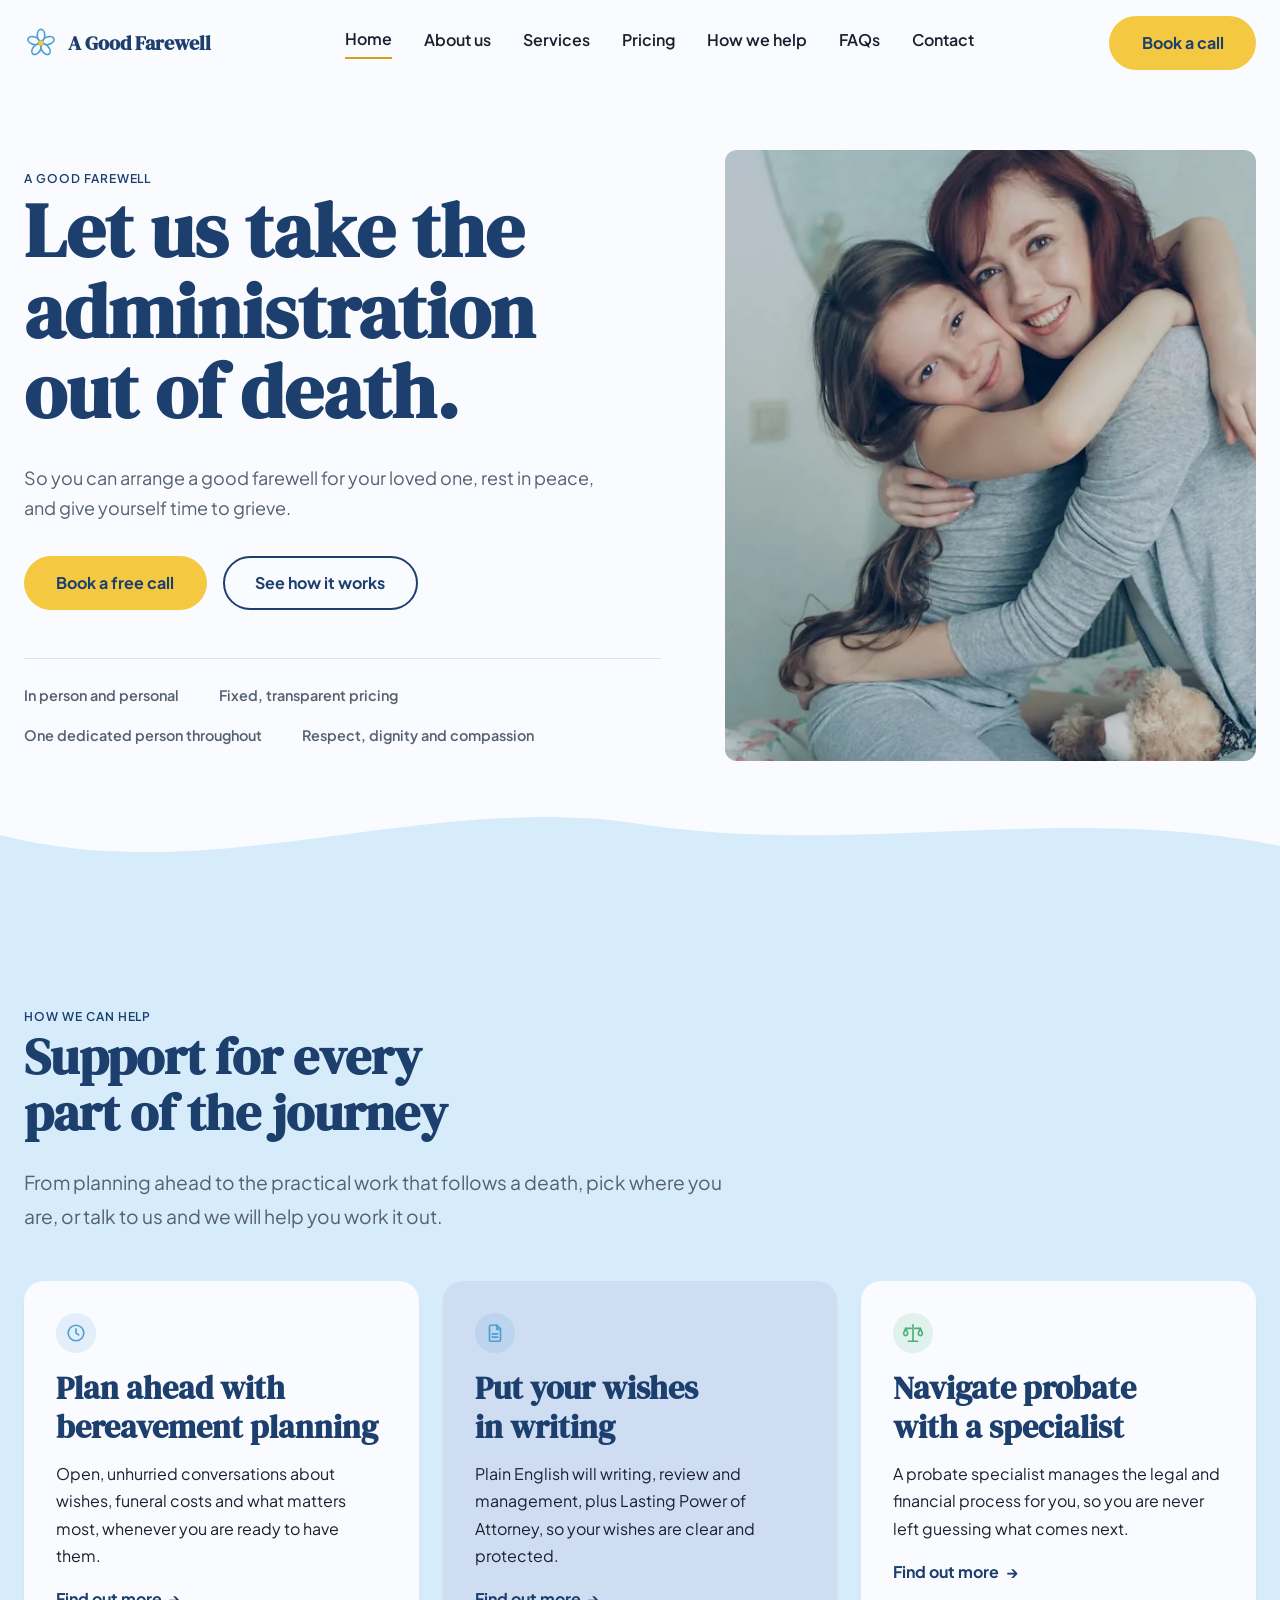
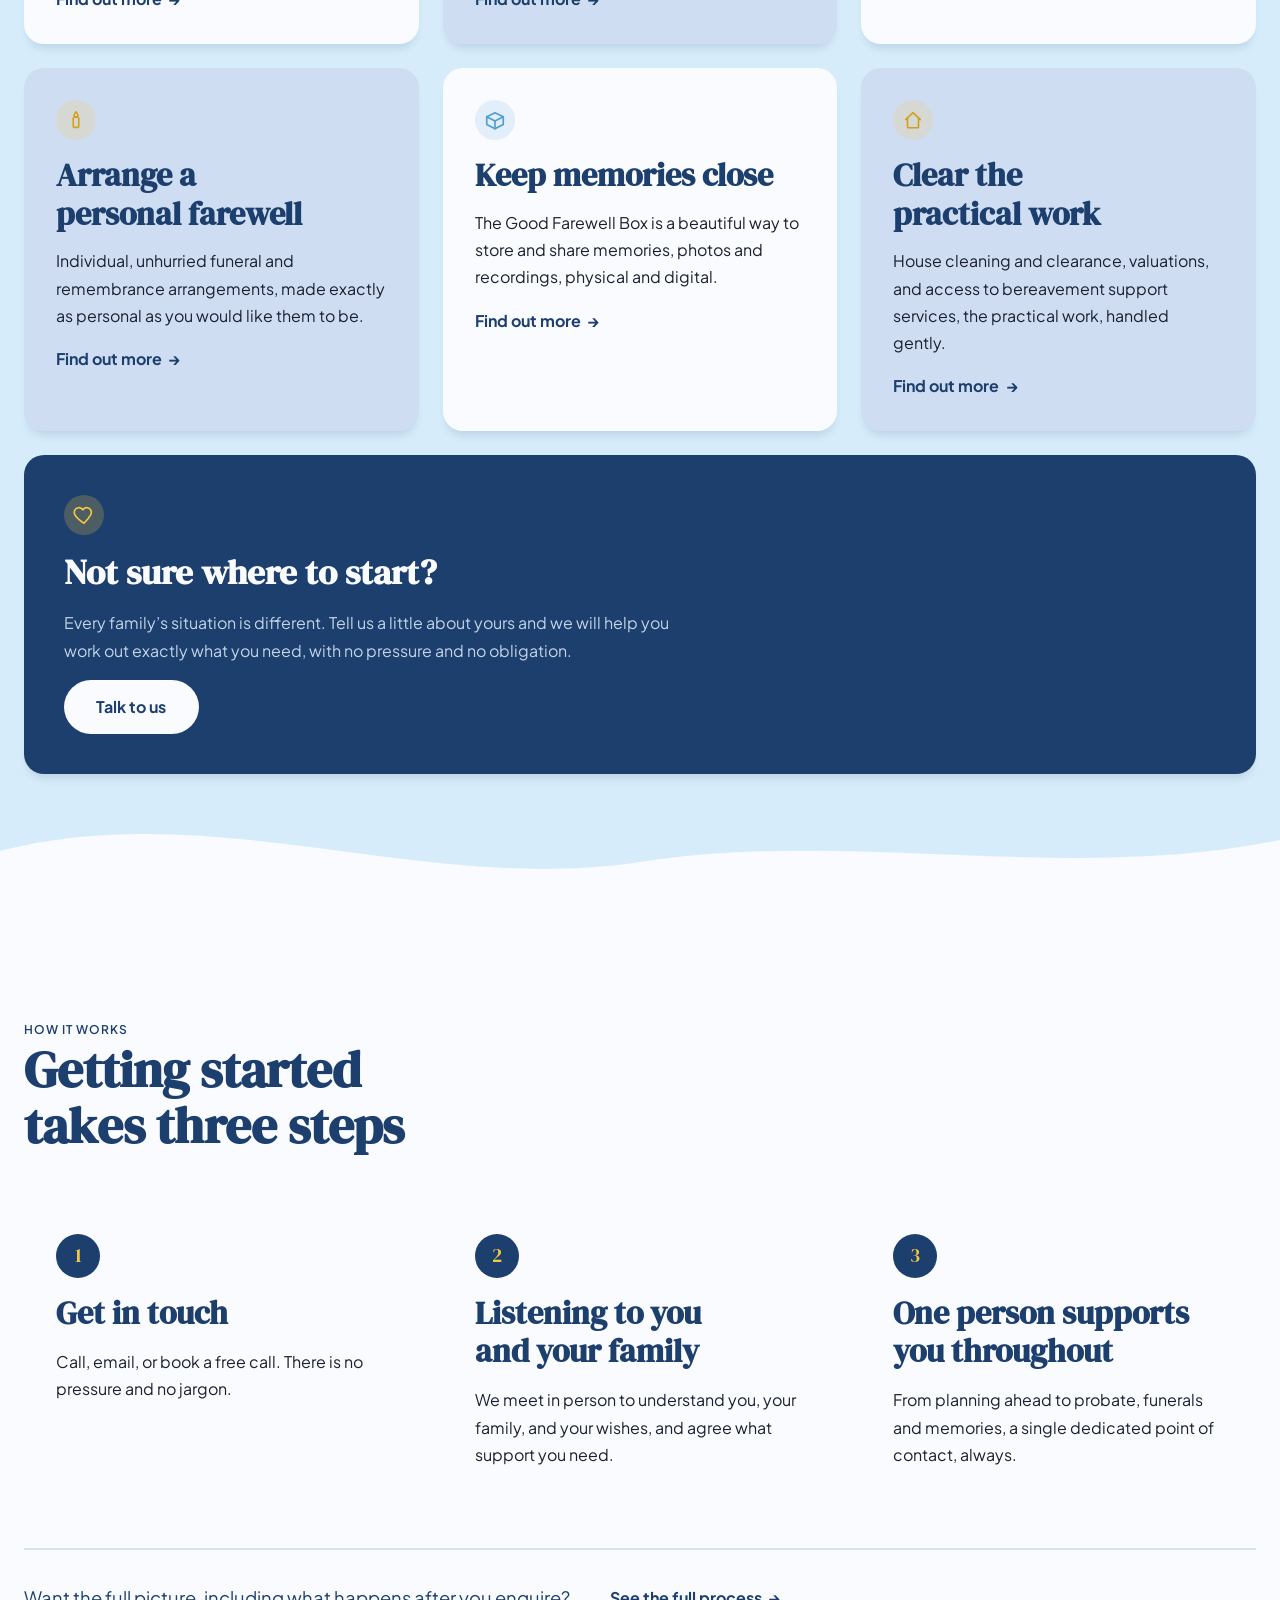
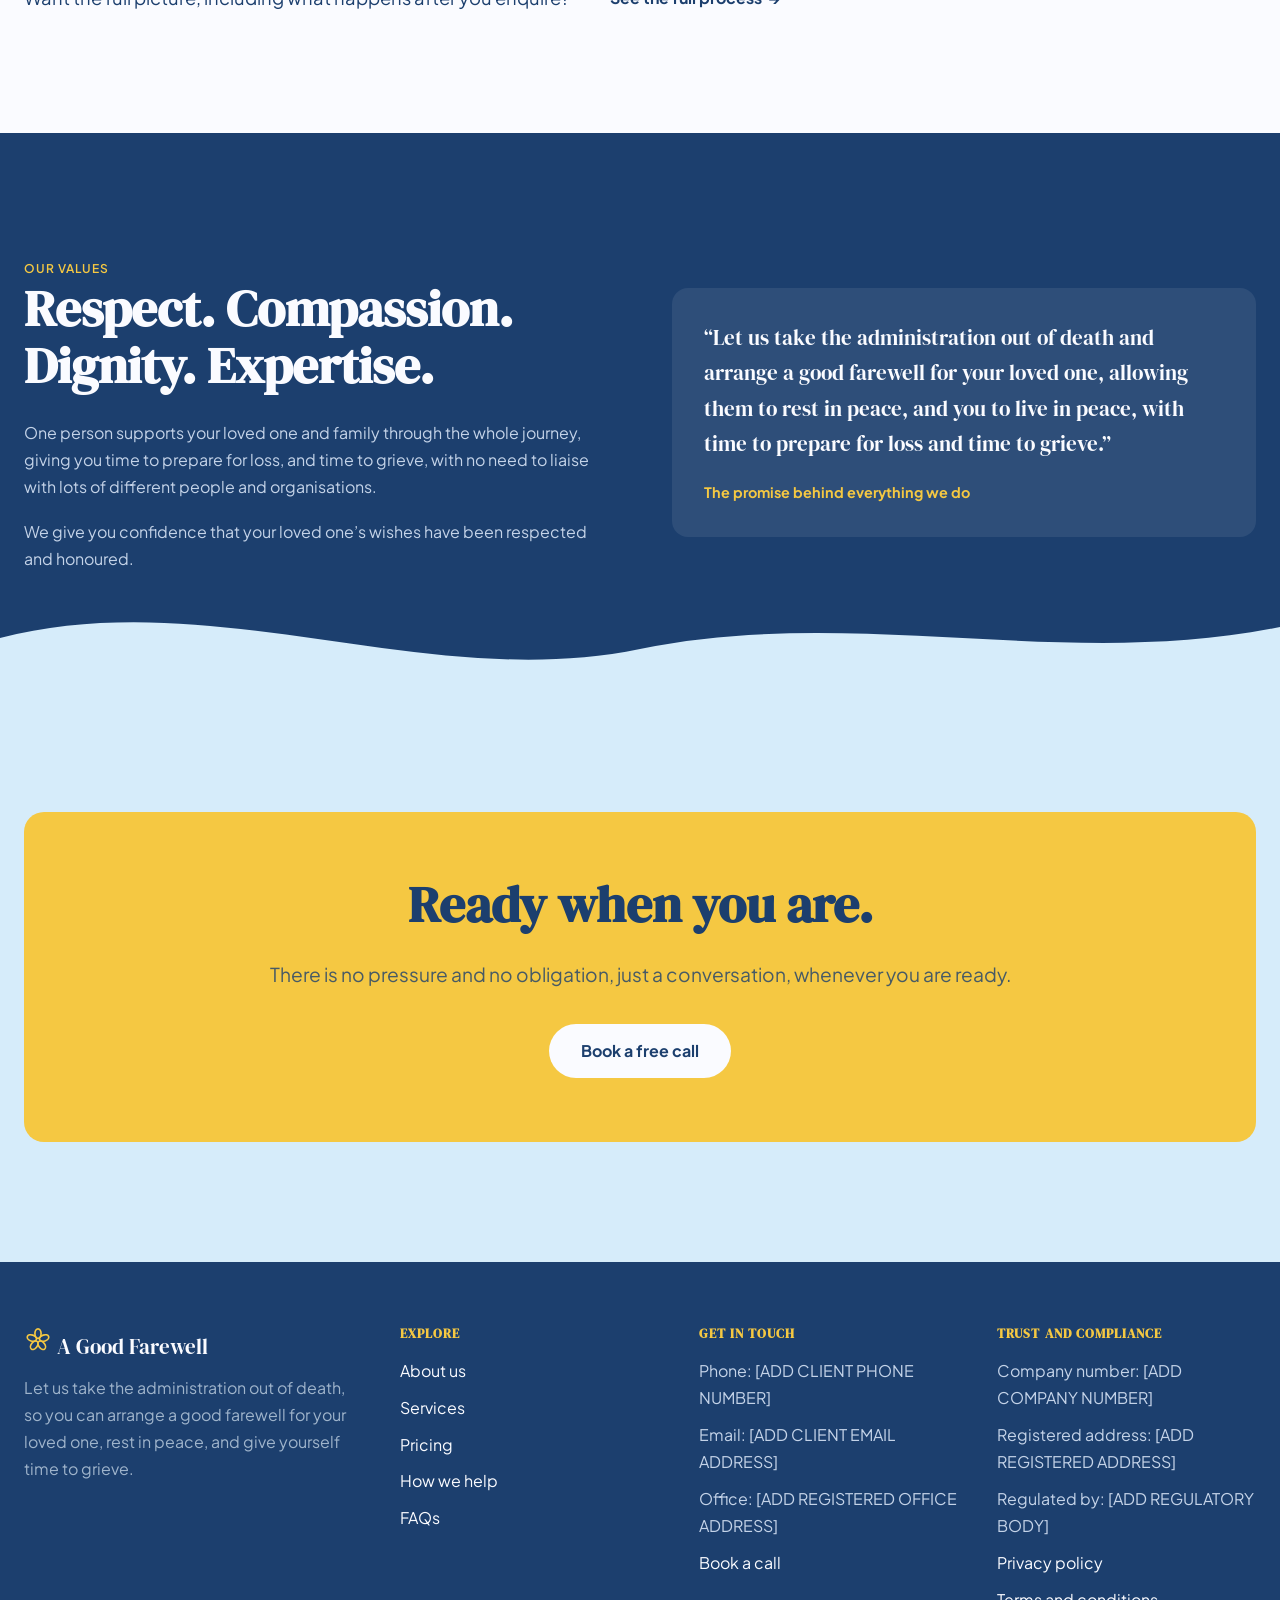
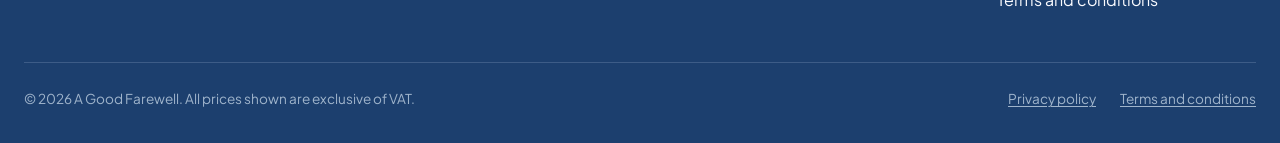
==== index.html @ f10c20f6 "A Good Farewell website Static HTML/CSS/JS site: forget-me-not brand system, 9 pages, accessible nav" ====
<!DOCTYPE html>
<html lang="en-GB">
<head>
<meta charset="UTF-8">
<meta name="viewport" content="width=device-width, initial-scale=1.0">
<title>A Good Farewell | End-of-Life Planning and Bereavement Support</title>
<meta name="description" content="A Good Farewell helps families plan ahead and cope after a death — wills, probate, funerals and memory keeping, guided by one dedicated person from start to finish.">
<link rel="canonical" href="https://www.agoodfarewell.co.uk/index.html">
<meta property="og:type" content="website">
<meta property="og:title" content="A Good Farewell | End-of-Life Planning and Bereavement Support">
<meta property="og:description" content="Let us take the administration out of death, so you can arrange a good farewell for your loved one, rest in peace, and give yourself time to grieve.">
<meta property="og:image" content="images/hero.jpg">
<meta property="og:url" content="https://www.agoodfarewell.co.uk/index.html">
<meta name="twitter:card" content="summary_large_image">
<link rel="icon" href="favicon.svg" type="image/svg+xml">
<link rel="stylesheet" href="css/styles.css">
</head>
<body>
<a class="skip-link" href="#main">Skip to main content</a>

<header class="site-header">
  <div class="container nav-wrap">
    <a class="brand" href="index.html">
      <svg class="brand-mark" viewBox="0 0 100 100" aria-hidden="true" focusable="false">
        <g fill="none" stroke="var(--brand-blue)" stroke-width="5">
          <ellipse cx="50" cy="27" rx="11" ry="17" transform="rotate(0 50 50)"/>
          <ellipse cx="50" cy="27" rx="11" ry="17" transform="rotate(72 50 50)"/>
          <ellipse cx="50" cy="27" rx="11" ry="17" transform="rotate(144 50 50)"/>
          <ellipse cx="50" cy="27" rx="11" ry="17" transform="rotate(216 50 50)"/>
          <ellipse cx="50" cy="27" rx="11" ry="17" transform="rotate(288 50 50)"/>
        </g>
        <circle cx="50" cy="50" r="8" fill="var(--brand-yellow)"/>
      </svg>
      A Good Farewell
    </a>
    <nav class="primary-nav" aria-label="Primary">
      <a href="index.html" aria-current="page">Home</a>
      <a href="about.html">About us</a>
      <a href="services.html">Services</a>
      <a href="pricing.html">Pricing</a>
      <a href="how-it-works.html">How we help</a>
      <a href="faq.html">FAQs</a>
      <a href="contact.html">Contact</a>
    </nav>
    <a class="btn btn-primary nav-cta" href="contact.html">Book a call</a>
    <button class="nav-toggle" type="button" aria-expanded="false" aria-controls="nav-overlay" aria-label="Open menu">
      <span class="nav-toggle-icon"></span>
      <span class="visually-hidden">Menu</span>
    </button>
  </div>
</header>

<div class="nav-overlay" id="nav-overlay" role="dialog" aria-modal="true" aria-label="Menu" inert>
  <svg class="nav-overlay-motif" viewBox="0 0 100 100" aria-hidden="true" focusable="false">
    <g fill="none" stroke="#FAFBFF" stroke-width="4">
      <ellipse cx="50" cy="27" rx="11" ry="17" transform="rotate(0 50 50)"/>
      <ellipse cx="50" cy="27" rx="11" ry="17" transform="rotate(72 50 50)"/>
      <ellipse cx="50" cy="27" rx="11" ry="17" transform="rotate(144 50 50)"/>
      <ellipse cx="50" cy="27" rx="11" ry="17" transform="rotate(216 50 50)"/>
      <ellipse cx="50" cy="27" rx="11" ry="17" transform="rotate(288 50 50)"/>
    </g>
  </svg>
  <div class="nav-overlay-top">
    <span class="brand">A Good Farewell</span>
    <button class="nav-overlay-close" type="button" aria-label="Close menu">
      <svg viewBox="0 0 24 24" width="20" height="20" fill="none" stroke="currentColor" stroke-width="2" stroke-linecap="round"><path d="M5 5l14 14M19 5L5 19"/></svg>
    </button>
  </div>
  <ul class="nav-overlay-links">
    <li><a href="index.html" aria-current="page">Home</a></li>
    <li><a href="about.html">About us</a></li>
    <li><a href="services.html">Services</a></li>
    <li><a href="pricing.html">Pricing</a></li>
    <li><a href="how-it-works.html">How we help</a></li>
    <li><a href="faq.html">FAQs</a></li>
    <li><a href="contact.html">Contact</a></li>
  </ul>
  <div class="nav-overlay-cta">
    <a class="btn btn-primary btn-block" href="contact.html">Book a call</a>
  </div>
</div>

<main id="main">

  <!-- Hero -->
  <section class="hero bg-cream">
    <div class="container hero-grid">
      <div>
        <span class="label">A Good Farewell</span>
        <h1>Let us take the administration out of death.</h1>
        <p class="support-line">So you can arrange a good farewell for your loved one, rest in peace, and give yourself time to grieve.</p>
        <div class="btn-row">
          <a class="btn btn-primary" href="contact.html">Book a free call</a>
          <a class="btn btn-ghost" href="#how-it-works">See how it works</a>
        </div>
        <div class="trust-bar">
          <ul class="trust-list">
            <li>In person and personal</li>
            <li>Fixed, transparent pricing</li>
            <li>One dedicated person throughout</li>
            <li>Respect, dignity and compassion</li>
          </ul>
        </div>
      </div>
      <div class="hero-photo photo">
        <img src="images/hero.webp" alt="A mother and daughter sharing a warm, comforting hug at home." width="1200" height="1380" loading="eager">
      </div>
    </div>
    <div class="wave" aria-hidden="true">
      <svg viewBox="0 0 1440 100" preserveAspectRatio="none"><path d="M0,40 C240,90 480,0 720,30 C960,60 1200,10 1440,50 L1440,100 L0,100 Z" fill="#D6ECFA"/></svg>
    </div>
  </section>

  <!-- How we can help -->
  <section class="section bg-sky">
    <div class="container">
      <div class="section-head">
        <span class="label">How we can help</span>
        <h2>Support for every part of the journey</h2>
        <p class="body-lg text-muted">From planning ahead to the practical work that follows a death, pick where you are, or talk to us and we will help you work it out.</p>
      </div>
      <div class="grid grid-3">
        <div class="card">
          <div class="icon-chip chip-blue" aria-hidden="true">
            <svg viewBox="0 0 24 24" fill="none" stroke="currentColor" stroke-width="1.8" stroke-linecap="round" stroke-linejoin="round"><circle cx="12" cy="12" r="8.5"/><path d="M12 7.5V12l3 2"/></svg>
          </div>
          <h3>Plan ahead with bereavement planning</h3>
          <p>Open, unhurried conversations about wishes, funeral costs and what matters most, whenever you are ready to have them.</p>
          <a class="text-link" href="services.html#planning">Find out more <span aria-hidden="true">→</span></a>
        </div>
        <div class="card tint-lavender">
          <div class="icon-chip chip-blue" aria-hidden="true">
            <svg viewBox="0 0 24 24" fill="none" stroke="currentColor" stroke-width="1.8" stroke-linecap="round" stroke-linejoin="round"><path d="M7 3.5h7l4 4V20a1 1 0 0 1-1 1H7a1 1 0 0 1-1-1V4.5a1 1 0 0 1 1-1Z"/><path d="M14 3.5V8h4"/><path d="M9 13h6M9 16.5h6"/></svg>
          </div>
          <h3>Put your wishes in writing</h3>
          <p>Plain English will writing, review and management, plus Lasting Power of Attorney, so your wishes are clear and protected.</p>
          <a class="text-link" href="services.html#affairs">Find out more <span aria-hidden="true">→</span></a>
        </div>
        <div class="card">
          <div class="icon-chip chip-leaf" aria-hidden="true">
            <svg viewBox="0 0 24 24" fill="none" stroke="currentColor" stroke-width="1.8" stroke-linecap="round" stroke-linejoin="round"><path d="M12 3v18M7 21h10"/><path d="M4 7h6M14 7h6"/><path d="M4 7l-2.2 5A2.6 2.6 0 0 0 4 15a2.6 2.6 0 0 0 2.2-3ZM20 7l-2.2 5A2.6 2.6 0 0 0 20 15a2.6 2.6 0 0 0 2.2-3Z"/></svg>
          </div>
          <h3>Navigate probate with a specialist</h3>
          <p>A probate specialist manages the legal and financial process for you, so you are never left guessing what comes next.</p>
          <a class="text-link" href="services.html#probate">Find out more <span aria-hidden="true">→</span></a>
        </div>
        <div class="card tint-lavender">
          <div class="icon-chip chip-yellow" aria-hidden="true">
            <svg viewBox="0 0 24 24" fill="none" stroke="currentColor" stroke-width="1.8" stroke-linecap="round" stroke-linejoin="round"><path d="M12 3s2 2.2 2 3.8A2 2 0 0 1 10 6.8C10 5.2 12 3 12 3Z"/><rect x="9" y="9" width="6" height="11" rx="1.2"/></svg>
          </div>
          <h3>Arrange a personal farewell</h3>
          <p>Individual, unhurried funeral and remembrance arrangements, made exactly as personal as you would like them to be.</p>
          <a class="text-link" href="services.html#funeral">Find out more <span aria-hidden="true">→</span></a>
        </div>
        <div class="card">
          <div class="icon-chip chip-blue" aria-hidden="true">
            <svg viewBox="0 0 24 24" fill="none" stroke="currentColor" stroke-width="1.8" stroke-linecap="round" stroke-linejoin="round"><path d="M3 8.5 12 4l9 4.5-9 4.5-9-4.5Z"/><path d="M3 8.5V17l9 4.5 9-4.5V8.5"/><path d="M12 13v8.5"/></svg>
          </div>
          <h3>Keep memories close</h3>
          <p>The Good Farewell Box is a beautiful way to store and share memories, photos and recordings, physical and digital.</p>
          <a class="text-link" href="services.html#memories">Find out more <span aria-hidden="true">→</span></a>
        </div>
        <div class="card tint-lavender">
          <div class="icon-chip chip-yellow" aria-hidden="true">
            <svg viewBox="0 0 24 24" fill="none" stroke="currentColor" stroke-width="1.8" stroke-linecap="round" stroke-linejoin="round"><path d="M4 11.5 12 4l8 7.5"/><path d="M6 10v9.5a1 1 0 0 0 1 1h10a1 1 0 0 0 1-1V10"/></svg>
          </div>
          <h3>Clear the practical work</h3>
          <p>House cleaning and clearance, valuations, and access to bereavement support services, the practical work, handled gently.</p>
          <a class="text-link" href="services.html#probate">Find out more <span aria-hidden="true">→</span></a>
        </div>
        <div class="card card-feature tint-deep">
          <div>
            <div class="icon-chip on-dark" aria-hidden="true">
              <svg viewBox="0 0 24 24" fill="none" stroke="currentColor" stroke-width="1.8" stroke-linecap="round" stroke-linejoin="round"><path d="M12 21s-7.5-4.6-10-9.3C.5 8.4 2 4.8 5.6 4.1c2-.4 4 .5 5.1 2.2 1.1-1.7 3.1-2.6 5.1-2.2 3.6.7 5.1 4.3 3.6 7.6C16.9 16.4 12 21 12 21Z"/></svg>
            </div>
            <h3>Not sure where to start?</h3>
            <p>Every family’s situation is different. Tell us a little about yours and we will help you work out exactly what you need, with no pressure and no obligation.</p>
            <a class="btn btn-white" href="contact.html">Talk to us</a>
          </div>
        </div>
      </div>
    </div>
    <div class="wave" aria-hidden="true">
      <svg viewBox="0 0 1440 100" preserveAspectRatio="none"><path d="M0,60 C240,10 480,100 720,70 C960,40 1200,90 1440,50 L1440,100 L0,100 Z" fill="#FAFBFF"/></svg>
    </div>
  </section>

  <!-- How it works teaser -->
  <section class="section bg-cream" id="how-it-works">
    <div class="container">
      <div class="section-head">
        <span class="label">How it works</span>
        <h2>Getting started takes three steps</h2>
      </div>
      <ol class="steps" style="--step-count:3;">
        <li class="step">
          <span class="step-number" aria-hidden="true"></span>
          <h3>Get in touch</h3>
          <p>Call, email, or book a free call. There is no pressure and no jargon.</p>
        </li>
        <li class="step">
          <span class="step-number" aria-hidden="true"></span>
          <h3>Listening to you and your family</h3>
          <p>We meet in person to understand you, your family, and your wishes, and agree what support you need.</p>
        </li>
        <li class="step">
          <span class="step-number" aria-hidden="true"></span>
          <h3>One person supports you throughout</h3>
          <p>From planning ahead to probate, funerals and memories, a single dedicated point of contact, always.</p>
        </li>
      </ol>
      <div class="cta-3" style="margin-top: var(--space-6);">
        <p>Want the full picture, including what happens after you enquire?</p>
        <a class="text-link" href="how-it-works.html">See the full process <span aria-hidden="true">→</span></a>
      </div>
    </div>
  </section>

  <!-- Values -->
  <section class="section bg-deep">
    <div class="container">
      <div class="two-col">
        <div>
          <span class="label" style="color:var(--brand-yellow);">Our values</span>
          <h2>Respect. Compassion. Dignity. Expertise.</h2>
          <p>One person supports your loved one and family through the whole journey, giving you time to prepare for loss, and time to grieve, with no need to liaise with lots of different people and organisations.</p>
          <p>We give you confidence that your loved one’s wishes have been respected and honoured.</p>
        </div>
        <div class="cta-2-panel">
          <blockquote>“Let us take the administration out of death and arrange a good farewell for your loved one, allowing them to rest in peace, and you to live in peace, with time to prepare for loss and time to grieve.”</blockquote>
          <cite>The promise behind everything we do</cite>
        </div>
      </div>
    </div>
    <div class="wave" aria-hidden="true">
      <svg viewBox="0 0 1440 100" preserveAspectRatio="none"><path d="M0,50 C240,0 480,100 720,60 C960,20 1200,80 1440,40 L1440,100 L0,100 Z" fill="#D6ECFA"/></svg>
    </div>
  </section>

  <!-- Closing CTA -->
  <section class="section bg-sky">
    <div class="container">
      <div class="cta-1">
        <h2>Ready when you are.</h2>
        <p class="body-lg">There is no pressure and no obligation, just a conversation, whenever you are ready.</p>
        <div class="btn-row" style="justify-content:center; margin-top: var(--space-4);">
          <a class="btn btn-white" href="contact.html">Book a free call</a>
        </div>
      </div>
    </div>
  </section>

</main>

<footer class="site-footer">
  <div class="container">
    <div class="footer-grid">
      <div>
        <a class="footer-brand" href="index.html">
          <svg width="28" height="28" viewBox="0 0 100 100" aria-hidden="true" focusable="false">
            <g fill="none" stroke="#F5C842" stroke-width="6">
              <ellipse cx="50" cy="27" rx="11" ry="17" transform="rotate(0 50 50)"/>
              <ellipse cx="50" cy="27" rx="11" ry="17" transform="rotate(72 50 50)"/>
              <ellipse cx="50" cy="27" rx="11" ry="17" transform="rotate(144 50 50)"/>
              <ellipse cx="50" cy="27" rx="11" ry="17" transform="rotate(216 50 50)"/>
              <ellipse cx="50" cy="27" rx="11" ry="17" transform="rotate(288 50 50)"/>
            </g>
          </svg>
          A Good Farewell
        </a>
        <p style="color:#9FB4CB; max-width:38ch;">Let us take the administration out of death, so you can arrange a good farewell for your loved one, rest in peace, and give yourself time to grieve.</p>
      </div>
      <div>
        <h3>Explore</h3>
        <ul>
          <li><a href="about.html">About us</a></li>
          <li><a href="services.html">Services</a></li>
          <li><a href="pricing.html">Pricing</a></li>
          <li><a href="how-it-works.html">How we help</a></li>
          <li><a href="faq.html">FAQs</a></li>
        </ul>
      </div>
      <div>
        <h3>Get in touch</h3>
        <ul>
          <li>Phone: [ADD CLIENT PHONE NUMBER]</li>
          <li>Email: [ADD CLIENT EMAIL ADDRESS]</li>
          <li>Office: [ADD REGISTERED OFFICE ADDRESS]</li>
          <li><a href="contact.html">Book a call</a></li>
        </ul>
      </div>
      <div>
        <h3>Trust and compliance</h3>
        <ul>
          <li>Company number: [ADD COMPANY NUMBER]</li>
          <li>Registered address: [ADD REGISTERED ADDRESS]</li>
          <li>Regulated by: [ADD REGULATORY BODY]</li>
          <li><a href="privacy.html">Privacy policy</a></li>
          <li><a href="terms.html">Terms and conditions</a></li>
        </ul>
      </div>
    </div>
    <div class="footer-legal">
      <span>© 2026 A Good Farewell. All prices shown are exclusive of VAT.</span>
      <span class="legal-links">
        <a href="privacy.html">Privacy policy</a>
        <a href="terms.html">Terms and conditions</a>
      </span>
    </div>
  </div>
</footer>

<script src="js/main.js"></script>
</body>
</html>
---- css/styles.css ----
/* ==========================================================================
   A Good Farewell — design system
   Forget-me-not palette. Warm, precise, unshy. Sections breathe into each
   other rather than stacking as hard-edged boxes.
   ========================================================================== */

@import url('https://fonts.googleapis.com/css2?family=DM+Serif+Display&family=Plus+Jakarta+Sans:wght@400;500;600;700;800&display=swap');

:root {
  color-scheme: light;

  /* Forget-me-not colour system */
  --brand-blue:        #4E9FD1;
  --brand-deep:         #1C3F6E;
  --brand-sky:          #D6ECFA;
  --brand-yellow:       #F5C842;
  --brand-yellow-deep:  #D4A017;
  --brand-leaf:         #4BAF7A;
  --brand-lavender:     #A78FC4;
  --brand-cream:        #FAFBFF;
  --brand-ink:          #1A2030;
  --brand-muted:        #7A8AA0;
  --brand-muted-text:   #556070; /* AA-compliant darkening of --brand-muted, for body-copy use */
  --brand-border:       #D3E4F0;
  --brand-red:          #C4483F;

  /* Tints for icon chips / alternating tile backgrounds */
  --tint-blue:      rgba(78, 159, 209, 0.14);
  --tint-yellow:    rgba(245, 200, 66, 0.18);
  --tint-leaf:      rgba(75, 175, 122, 0.14);
  --tint-lavender:  rgba(167, 143, 196, 0.16);

  --font-display: 'DM Serif Display', Georgia, 'Times New Roman', serif;
  --font-body: 'Plus Jakarta Sans', system-ui, -apple-system, 'Segoe UI', sans-serif;

  --space-1: 8px;
  --space-2: 16px;
  --space-3: 24px;
  --space-4: 32px;
  --space-5: 40px;
  --space-6: 48px;
  --space-8: 64px;
  --space-15: 120px;

  --radius-card: 20px;
  --radius-input: 16px;
  --radius-image: 12px;
  --radius-pill: 100px;

  --max-site: 1280px;
  --max-reading: 720px;

  --shadow-card: 0 8px 8px -4px rgba(28, 63, 110, 0.14);
  --shadow-lift: 0 8px 8px -2px rgba(28, 63, 110, 0.14);

  --section-pad: 64px;
}
@media (min-width: 1024px) {
  :root { --section-pad: 120px; }
}

/* ---- Reset ---------------------------------------------------------- */
*, *::before, *::after { box-sizing: border-box; }
html { scroll-behavior: smooth; }

body {
  margin: 0;
  background: var(--brand-cream);
  color: var(--brand-ink);
  font-family: var(--font-body);
  font-size: 1rem;
  line-height: 1.7;
  -webkit-font-smoothing: antialiased;
  overflow-x: hidden;
}

img { max-width: 100%; display: block; }
a { color: var(--brand-deep); text-decoration: underline; text-underline-offset: 2px; }
ul, ol { padding-left: 1.25em; }

h1, h2, h3 {
  font-family: var(--font-display);
  font-weight: 700;
  color: var(--brand-deep);
  margin: 0 0 0.5em;
  text-wrap: balance;
}
h1 { font-size: clamp(2.8rem, 6vw, 5.5rem); line-height: 1.05; }
h2 { font-size: clamp(2rem, 4vw, 3.2rem); line-height: 1.1; }
h3 { font-size: clamp(1.4rem, 2.5vw, 2rem); font-weight: 600; line-height: 1.2; }

p { margin: 0 0 1.1em; max-width: 65ch; }
p:last-child { margin-bottom: 0; }

.body-lg { font-size: 1.2rem; line-height: 1.75; }
.text-muted { color: var(--brand-muted-text); }
.label {
  font-size: 0.75rem;
  font-weight: 600;
  letter-spacing: 0.08em;
  text-transform: uppercase;
  color: var(--brand-deep);
}

/* Focus + accessibility */
a:focus-visible, button:focus-visible, input:focus-visible, select:focus-visible,
textarea:focus-visible, summary:focus-visible, [tabindex]:focus-visible {
  outline: 3px solid var(--brand-yellow-deep);
  outline-offset: 3px;
  border-radius: 4px;
}
.skip-link {
  position: absolute; left: -999px; top: auto;
  background: var(--brand-deep); color: var(--brand-cream);
  padding: 0.9em 1.5em; border-radius: 0 0 var(--radius-input) 0;
  z-index: 1000; font-weight: 700; text-decoration: none;
}
.skip-link:focus { left: 0; top: 0; }
.visually-hidden {
  position: absolute !important; width: 1px; height: 1px; padding: 0; margin: -1px;
  overflow: hidden; clip: rect(0,0,0,0); white-space: nowrap; border: 0;
}

/* ---- Layout ----------------------------------------------------------- */
.container { width: 100%; max-width: var(--max-site); margin-inline: auto; padding-inline: var(--space-3); }
.container-reading { width: 100%; max-width: var(--max-reading); margin-inline: auto; padding-inline: var(--space-3); }

.section { position: relative; padding-block: var(--section-pad); }
.bg-cream { background: var(--brand-cream); }
.bg-sky { background: var(--brand-sky); }
.bg-deep { background: var(--brand-deep); color: var(--brand-cream); }
.bg-deep h2, .bg-deep h3 { color: var(--brand-cream); }
.bg-deep p { color: #C4D3E8; }
.bg-deep .text-muted { color: #9FB4CB; }

.section-head { max-width: var(--max-reading); margin-bottom: var(--space-6); }
.section-head.center { margin-inline: auto; text-align: center; }

.grid { display: grid; grid-template-columns: 1fr; gap: var(--space-3); }
@media (min-width: 860px) {
  .grid-3 { grid-template-columns: repeat(3, 1fr); }
  .grid-4 { grid-template-columns: repeat(2, 1fr); }
}
@media (min-width: 1080px) { .grid-4 { grid-template-columns: repeat(4, 1fr); } }

.two-col { display: grid; grid-template-columns: 1fr; gap: var(--space-6); align-items: center; }
@media (min-width: 900px) {
  .two-col { grid-template-columns: 1fr 1fr; gap: var(--space-8); }
  .two-col.reverse > :first-child { order: 2; }
}

/* ---- Wave dividers ------------------------------------------------------
   Sections breathe into each other. Each divider's fill is set inline to
   match the section that follows it. */
.wave {
  position: absolute; left: 0; right: 0; bottom: -1px; line-height: 0;
  overflow: hidden; pointer-events: none;
}
.wave svg { display: block; width: 100%; height: 70px; }
@media (min-width: 1024px) { .wave svg { height: 110px; } }

/* ---- Buttons ------------------------------------------------------------ */
.btn {
  display: inline-flex; align-items: center; justify-content: center; gap: 0.5em;
  font-family: var(--font-body); font-weight: 700; font-size: 1rem;
  text-decoration: none; padding: 0 1.9em; height: 54px;
  border-radius: var(--radius-pill); border: 2px solid transparent;
  cursor: pointer; white-space: normal;
  transition: transform 0.15s ease, background-color 0.15s ease, border-color 0.15s ease;
}
.btn-primary { background: var(--brand-yellow); color: var(--brand-deep); }
.btn-primary:hover { background: var(--brand-yellow-deep); transform: translateY(-2px); }
.btn-ghost { background: transparent; color: var(--brand-deep); border-color: var(--brand-deep); }
.btn-ghost:hover { background: var(--brand-deep); color: var(--brand-cream); transform: translateY(-2px); }
.btn-white { background: var(--brand-cream); color: var(--brand-deep); }
.btn-white:hover { background: var(--brand-yellow); transform: translateY(-2px); }
.btn-ghost-light { background: transparent; color: var(--brand-cream); border-color: rgba(250,251,255,0.55); }
.btn-ghost-light:hover { background: rgba(250,251,255,0.12); transform: translateY(-2px); }
.btn:active { transform: translateY(0); }
.btn-block { width: 100%; }
.btn-row { display: flex; flex-wrap: wrap; gap: var(--space-2); align-items: center; }

.text-link {
  display: inline-flex; align-items: center; gap: 0.4em;
  color: var(--brand-deep); font-weight: 700; text-decoration: none;
  transition: gap 0.15s ease;
}
.text-link:hover { gap: 0.65em; }

/* ---- Site header --------------------------------------------------------- */
.site-header {
  position: sticky; top: 0; z-index: 200;
  background: transparent;
  transition: background-color 0.25s ease, box-shadow 0.25s ease;
}
.site-header.is-scrolled {
  background: rgba(250, 251, 255, 0.9);
  backdrop-filter: saturate(140%) blur(10px);
  box-shadow: 0 1px 0 var(--brand-border);
}
.nav-wrap { display: flex; align-items: center; justify-content: space-between; gap: var(--space-2); padding-block: var(--space-2); }
.brand { display: flex; align-items: center; gap: 0.6rem; font-family: var(--font-display); font-weight: 700; font-size: 1.25rem; color: var(--brand-deep); text-decoration: none; }
.brand-mark { width: 34px; height: 34px; flex-shrink: 0; }

.primary-nav { display: none; }
.nav-cta { display: none; }
@media (min-width: 960px) {
  .primary-nav {
    display: flex; align-items: center; gap: var(--space-4);
    position: static; list-style: none; margin: 0; padding: 0;
  }
  .primary-nav a {
    color: var(--brand-ink); text-decoration: none; font-weight: 600;
    padding-bottom: 4px; border-bottom: 2px solid transparent;
  }
  .primary-nav a { display: inline-block; transition: transform 0.15s ease, border-color 0.15s ease; }
  .primary-nav a:hover, .primary-nav a[aria-current="page"] { border-bottom-color: var(--brand-yellow-deep); transform: translateY(-1px); }
  .nav-cta { display: inline-flex; }
}

.nav-toggle {
  display: inline-flex; align-items: center; justify-content: center;
  width: 48px; height: 48px; border-radius: 50%;
  border: 2px solid var(--brand-border); background: var(--brand-cream); cursor: pointer;
}
@media (min-width: 960px) { .nav-toggle { display: none; } }
.nav-toggle-icon, .nav-toggle-icon::before, .nav-toggle-icon::after {
  display: block; width: 20px; height: 2px; background: var(--brand-deep); border-radius: 2px;
}
.nav-toggle-icon { position: relative; }
.nav-toggle-icon::before, .nav-toggle-icon::after { content: ""; position: absolute; left: 0; }
.nav-toggle-icon::before { top: -6px; }
.nav-toggle-icon::after { top: 6px; }

/* Full-screen mobile overlay menu */
.nav-overlay {
  position: fixed; inset: 0; z-index: 500;
  background: var(--brand-deep);
  transform: translateX(100%);
  transition: transform 0.35s cubic-bezier(.4,0,.2,1);
  display: flex; flex-direction: column;
  overflow: hidden;
}
.nav-overlay.is-open { transform: translateX(0); }
.nav-overlay-motif {
  position: absolute; bottom: -60px; right: -60px; width: 320px; height: 320px;
  opacity: 0.15; pointer-events: none;
}
.nav-overlay-top { display: flex; align-items: center; justify-content: space-between; padding: var(--space-2) var(--space-3); }
.nav-overlay-top .brand { color: var(--brand-cream); }
.nav-overlay-close {
  width: 48px; height: 48px; border-radius: 50%; border: 2px solid rgba(250,251,255,0.35);
  background: transparent; color: var(--brand-cream); cursor: pointer;
  display: inline-flex; align-items: center; justify-content: center;
}
.nav-overlay-links {
  list-style: none; margin: 0; padding: var(--space-4) var(--space-4);
  display: flex; flex-direction: column; gap: var(--space-2);
  position: relative; z-index: 1;
}
.nav-overlay-links a {
  color: var(--brand-cream); text-decoration: none; font-family: var(--font-display);
  font-size: 2rem; font-weight: 700;
}
.nav-overlay-links a[aria-current="page"] { color: var(--brand-yellow); }
.nav-overlay-cta { padding: 0 var(--space-4) var(--space-4); position: relative; z-index: 1; }
body.nav-open { overflow: hidden; }

/* ---- Hero ---------------------------------------------------------------- */
.hero { padding-block: var(--space-8) var(--space-15); overflow: hidden; }
.hero-grid { display: grid; grid-template-columns: 1fr; gap: var(--space-6); align-items: center; }
@media (min-width: 960px) { .hero-grid { grid-template-columns: 1.2fr 1fr; gap: var(--space-8); } }
.hero h1 { margin-bottom: 0.4em; }
.hero .support-line { font-size: 1.125rem; color: var(--brand-muted-text); max-width: 46ch; margin-bottom: var(--space-4); }
.hero-photo { border-radius: var(--radius-image); overflow: hidden; aspect-ratio: 4/4.6; }
.hero-photo img { width: 100%; height: 100%; object-fit: cover; }
.photo { border-radius: var(--radius-image); overflow: hidden; }
.photo img { width: 100%; height: 100%; object-fit: cover; }

/* ---- Trust bar ------------------------------------------------------------ */
.trust-bar { border-top: 1px solid var(--brand-border); padding-top: var(--space-3); margin-top: var(--space-6); }
.trust-list {
  list-style: none; margin: 0; padding: 0; display: flex; flex-wrap: wrap;
  gap: var(--space-2) var(--space-5); color: var(--brand-muted-text); font-size: 0.9rem; font-weight: 600;
}

/* ---- Cards / tiles --------------------------------------------------------- */
.card {
  background: var(--brand-cream);
  border-radius: var(--radius-card);
  padding: var(--space-4);
  height: 100%;
  text-align: left;
  box-shadow: var(--shadow-card);
}
.card h3 { margin-bottom: 0.45em; }
.card p:last-of-type { margin-bottom: var(--space-2); }

.icon-chip {
  width: 40px; height: 40px; min-width: 40px;
  border-radius: 50%; display: inline-flex; align-items: center; justify-content: center;
  margin-bottom: var(--space-2);
}
.icon-chip svg { width: 22px; height: 22px; }
.icon-chip.chip-blue { background: var(--tint-blue); color: var(--brand-blue); }
.icon-chip.chip-yellow { background: var(--tint-yellow); color: var(--brand-yellow-deep); }
.icon-chip.chip-leaf { background: var(--tint-leaf); color: var(--brand-leaf); }
.icon-chip.chip-lavender { background: var(--tint-lavender); color: var(--brand-lavender); }
.icon-chip.on-dark { background: rgba(245, 200, 66, 0.22); color: var(--brand-yellow); }

.card-feature {
  grid-column: 1 / -1;
  display: grid; gap: var(--space-4);
  padding: var(--space-5);
}
@media (min-width: 780px) { .card-feature { grid-template-columns: 1.1fr 0.9fr; align-items: center; } }
.card-feature h3 { font-size: clamp(1.6rem, 3vw, 2.2rem); }

/* ---- Numbered steps -------------------------------------------------------- */
.steps { list-style: none; margin: 0; padding: 0; display: grid; grid-template-columns: 1fr; gap: var(--space-3); counter-reset: step; }
@media (min-width: 860px) { .steps { grid-template-columns: repeat(var(--step-count, 4), 1fr); } }
.step { background: var(--brand-cream); border-radius: var(--radius-card); padding: var(--space-4); }
.step-number {
  counter-increment: step;
  display: inline-flex; align-items: center; justify-content: center;
  width: 44px; height: 44px; border-radius: 50%;
  background: var(--brand-deep); color: var(--brand-yellow);
  font-family: var(--font-display); font-size: 1.2rem; margin-bottom: var(--space-2);
}
.step-number::before { content: counter(step); }

/* ---- Accordion (FAQ) --------------------------------------------------------- */
.accordion { display: flex; flex-direction: column; gap: var(--space-2); }
.accordion-item { background: var(--brand-sky); border-radius: var(--radius-card); overflow: hidden; transition: background-color 0.15s ease, transform 0.15s ease; }
.accordion-item:has(.accordion-trigger:hover) { background: var(--tint-lavender); transform: translateX(3px); }
.accordion-trigger {
  width: 100%; display: flex; align-items: center; justify-content: space-between; gap: var(--space-2);
  text-align: left; background: none; border: 0; padding: var(--space-3) var(--space-4);
  font-family: var(--font-display); font-size: 1.15rem; color: var(--brand-deep); cursor: pointer;
}
.accordion-trigger .plus {
  flex-shrink: 0; width: 32px; height: 32px; border-radius: 50%;
  background: var(--tint-blue); color: var(--brand-blue);
  display: inline-flex; align-items: center; justify-content: center; position: relative;
}
.accordion-trigger .plus::before, .accordion-trigger .plus::after { content: ""; position: absolute; background: currentColor; }
.accordion-trigger .plus::before { width: 12px; height: 2px; }
.accordion-trigger .plus::after { width: 2px; height: 12px; transition: transform 0.2s ease; }
.accordion-trigger[aria-expanded="true"] .plus::after { transform: rotate(90deg) scaleY(0); }
.accordion-panel { max-height: 0; overflow: hidden; transition: max-height 0.28s ease; }
.accordion-panel-inner { padding: 0 var(--space-4) var(--space-3); color: var(--brand-muted-text); }

/* ---- Pricing --------------------------------------------------------------- */
.pricing-note { background: var(--brand-sky); border-radius: var(--radius-input); padding: var(--space-2) var(--space-3); font-weight: 600; color: var(--brand-deep); }
.price-card { background: var(--brand-cream); border-radius: var(--radius-card); padding: var(--space-4); box-shadow: var(--shadow-card); }
.price-card h3 { margin-bottom: 0.2em; }
.price-tag { font-family: var(--font-display); font-size: 1.6rem; color: var(--brand-deep); margin: 0.3em 0 0.6em; }
.price-tag .tbc { color: var(--brand-deep); font-size: 1.05rem; }

.table-scroll { overflow-x: auto; border-radius: var(--radius-card); }
.price-table { width: 100%; border-collapse: collapse; background: var(--brand-cream); min-width: 560px; }
.price-table th, .price-table td { text-align: left; padding: var(--space-2) var(--space-3); vertical-align: top; }
.price-table thead th { background: var(--brand-sky); font-family: var(--font-display); font-weight: 400; color: var(--brand-deep); }
.price-table tbody tr:nth-child(even) { background: var(--brand-sky); }
.price-table td.price { white-space: nowrap; font-weight: 700; color: var(--brand-deep); }
.price-table .fine { display: block; font-weight: 500; color: var(--brand-muted-text); font-size: 0.85rem; }

/* ---- CTA patterns ------------------------------------------------------------ */
.cta-1 { background: var(--brand-yellow); border-radius: var(--radius-card); padding: clamp(var(--space-5), 6vw, var(--space-8)); text-align: center; }
.cta-1 h2 { color: var(--brand-deep); }
.cta-1 p { color: rgba(28,63,110,0.8); max-width: 55ch; margin-inline: auto; }

.cta-2 { background: var(--brand-deep); border-radius: var(--radius-card); padding: clamp(var(--space-5), 6vw, var(--space-8)); }
.cta-2-grid { display: grid; grid-template-columns: 1fr; gap: var(--space-5); }
@media (min-width: 860px) { .cta-2-grid { grid-template-columns: 1.1fr 0.9fr; align-items: center; } }
.cta-2 h2 { color: var(--brand-cream); }
.cta-2 p { color: #C4D3E8; }
.cta-2-panel { background: rgba(250,251,255,0.08); border-radius: var(--radius-input); padding: var(--space-4); }
.cta-2-panel blockquote { margin: 0 0 0.8em; font-family: var(--font-display); font-size: 1.3rem; color: var(--brand-cream); }
.cta-2-panel cite { font-style: normal; color: var(--brand-yellow); font-weight: 700; font-size: 0.9rem; }

.cta-3 { display: flex; flex-wrap: wrap; align-items: center; gap: var(--space-3) var(--space-5); border-top: 2px solid var(--brand-border); padding-top: var(--space-4); }
.cta-3 p { font-size: 1.15rem; color: var(--brand-deep); margin: 0; }

/* ---- Team ------------------------------------------------------------------------ */
.team-card { padding: var(--space-4); }
.team-photo { width: 96px; height: 96px; border-radius: 50%; overflow: hidden; margin-bottom: var(--space-2); }
.team-photo img { width: 100%; height: 100%; object-fit: cover; }
.team-card .role { display: block; color: var(--brand-deep); font-weight: 700; font-size: 0.85rem; margin-bottom: 0.6em; }

/* ---- Forms ------------------------------------------------------------------------ */
.form-grid { display: grid; grid-template-columns: 1fr; gap: var(--space-3); }
@media (min-width: 640px) { .form-row-2 { grid-template-columns: 1fr 1fr; display: grid; gap: var(--space-3); } }
.field label { display: block; font-weight: 700; margin-bottom: 0.5em; font-size: 0.95rem; color: var(--brand-deep); }
.field .opt { color: var(--brand-muted-text); font-weight: 500; }
.field input, .field select, .field textarea {
  width: 100%; font: inherit; height: 54px; padding: 0 1em;
  border-radius: var(--radius-input); border: 2px solid var(--brand-border);
  background: var(--brand-cream); color: var(--brand-ink);
}
.field textarea { height: auto; min-height: 140px; padding: 0.9em 1em; resize: vertical; }
.field input:focus, .field select:focus, .field textarea:focus { border-color: var(--brand-deep); outline: none; }
.field input::placeholder, .field textarea::placeholder { color: var(--brand-muted-text); }
.field.has-error input, .field.has-error select, .field.has-error textarea,
.field input[aria-invalid="true"], .field select[aria-invalid="true"], .field textarea[aria-invalid="true"] { border-color: var(--brand-red); }
.field-error { display: none; color: var(--brand-red); font-size: 0.85rem; font-weight: 600; margin-top: 0.4em; }
.field.has-error .field-error { display: block; }
.form-note { font-size: 0.92rem; color: var(--brand-muted-text); }
.form-success {
  display: none; align-items: center; gap: 0.6em;
  background: var(--tint-leaf); color: var(--brand-deep);
  border-radius: var(--radius-input); padding: var(--space-2) var(--space-3);
  margin-top: var(--space-3); font-weight: 700;
}
.form-success.is-visible { display: flex; }

/* ---- Footer ------------------------------------------------------------------------- */
.site-footer { background: var(--brand-deep); color: #C4D3E8; padding-block: var(--space-8) var(--space-4); position: relative; }
.site-footer a { color: var(--brand-cream); display: inline-block; transition: color 0.15s ease, transform 0.15s ease; }
.site-footer a:hover { color: var(--brand-yellow); transform: translateX(3px); }
.footer-grid { display: grid; grid-template-columns: 1fr; gap: var(--space-5); margin-bottom: var(--space-5); }
@media (min-width: 780px) { .footer-grid { grid-template-columns: 1.3fr 1fr 1fr 1fr; } }
.footer-brand { font-family: var(--font-display); font-size: 1.3rem; color: var(--brand-cream); margin-bottom: 0.6rem; display: inline-flex; align-items: center; gap: 0.6rem; text-decoration: none; }
.footer-grid h3 { color: var(--brand-yellow); font-size: 0.8rem; text-transform: uppercase; letter-spacing: 0.08em; margin-bottom: var(--space-2); font-weight: 700; }
.footer-grid ul { list-style: none; padding: 0; margin: 0; }
.footer-grid li { margin-bottom: 0.6em; }
.footer-grid a { text-decoration: none; }
.footer-legal {
  border-top: 1px solid rgba(196, 211, 232, 0.2); padding-top: var(--space-3);
  display: flex; flex-wrap: wrap; gap: 0.75rem var(--space-4); justify-content: space-between; align-items: center;
  font-size: 0.85rem; color: #9FB4CB;
}
.footer-legal .legal-links { display: flex; gap: var(--space-3); flex-wrap: wrap; }
.footer-legal a { color: #9FB4CB; text-decoration: underline; display: inline-block; transition: color 0.15s ease, transform 0.15s ease; }
.footer-legal a:hover { color: var(--brand-yellow); transform: translateX(3px); }

/* ---- Misc page bits ------------------------------------------------------------------- */
.page-hero { padding-block: clamp(var(--space-6), 6vw, var(--space-8)) var(--space-2); }

.category-block + .category-block { margin-top: var(--space-8); }
.category-block h3 { display: flex; align-items: center; gap: var(--space-2); }
.category-block .icon-chip { margin: 0; }
.service-list { list-style: none; margin: var(--space-2) 0 0; padding: 0; display: grid; grid-template-columns: 1fr; gap: 0.7rem; }
@media (min-width: 780px) { .service-list { grid-template-columns: 1fr 1fr; gap: 0.7rem 2rem; } }
.service-list li { padding-left: 1.6em; position: relative; color: var(--brand-ink); }
.service-list li::before { content: ""; position: absolute; left: 0; top: 0.6em; width: 8px; height: 8px; border-radius: 50%; background: var(--brand-yellow-deep); }

.contact-details { list-style: none; margin: 0; padding: 0; }
.contact-details li { display: flex; gap: var(--space-2); padding: var(--space-2) 0; border-bottom: 1px solid var(--brand-border); }
.contact-details li:last-child { border-bottom: none; }
.contact-details .icon-chip { margin: 0; }
.contact-details strong { display: block; color: var(--brand-deep); }

.reassurance-box { background: var(--brand-sky); border-radius: var(--radius-input); padding: var(--space-3); font-size: 0.95rem; color: var(--brand-deep); margin-top: var(--space-3); }

.text-page { max-width: var(--max-reading); }
.text-page h2 { margin-top: 1.4em; }

.badge-placeholder {
  display: inline-block; font-size: 0.7rem; font-weight: 700; letter-spacing: 0.05em; text-transform: uppercase;
  color: var(--brand-deep); background: var(--tint-yellow); border-radius: var(--radius-pill);
  padding: 0.25em 0.8em; margin-left: 0.5em; vertical-align: middle;
}

/* ---- Secondary type-scale tier ---------------------------------------------
   The homepage hero uses the full h1/h2 ramp. Every interior page repeated
   the same inline clamp() on its own hero heading and card sub-headings —
   named here once instead, as an intentional second tier rather than eight
   copies of an inline override. */
.h1-page { font-size: clamp(2.2rem, 4.5vw, 3.4rem); }
.h2-card { font-size: 1.5rem; margin-bottom: 0.4em; }

/* ---- Reduced motion ---------------------------------------------------------
   Respect the OS-level setting: no slide, no lift, no smooth-scroll. Content
   still functions identically, it just stops moving. */
@media (prefers-reduced-motion: reduce) {
  html { scroll-behavior: auto; }
  *, *::before, *::after {
    animation-duration: 0.01ms !important;
    animation-iteration-count: 1 !important;
    transition-duration: 0.01ms !important;
    scroll-behavior: auto !important;
  }
  .nav-overlay { transition: none; }
}

/* ---- Tint modifiers ---------------------------------------------------------
   Kept at the end of the sheet, deliberately: these are modifier classes
   layered onto .card, .price-card, .team-card and .step, all of which set
   their own background earlier in this file at equal specificity. A modifier
   only reliably wins a same-specificity tie by coming later in the cascade,
   so it stays down here rather than beside the components it modifies.
   Generalised (not scoped to .card) so any of those components can take one,
   and so an alternating pair never lands on the exact colour of the section
   behind it. */
.tint-sky { background: var(--brand-sky); }
.tint-lavender { background: var(--tint-lavender); }
.tint-deep { background: var(--brand-deep); color: var(--brand-cream); }
.tint-deep h3 { color: var(--brand-cream); }
.tint-deep p { color: #C4D3E8; }
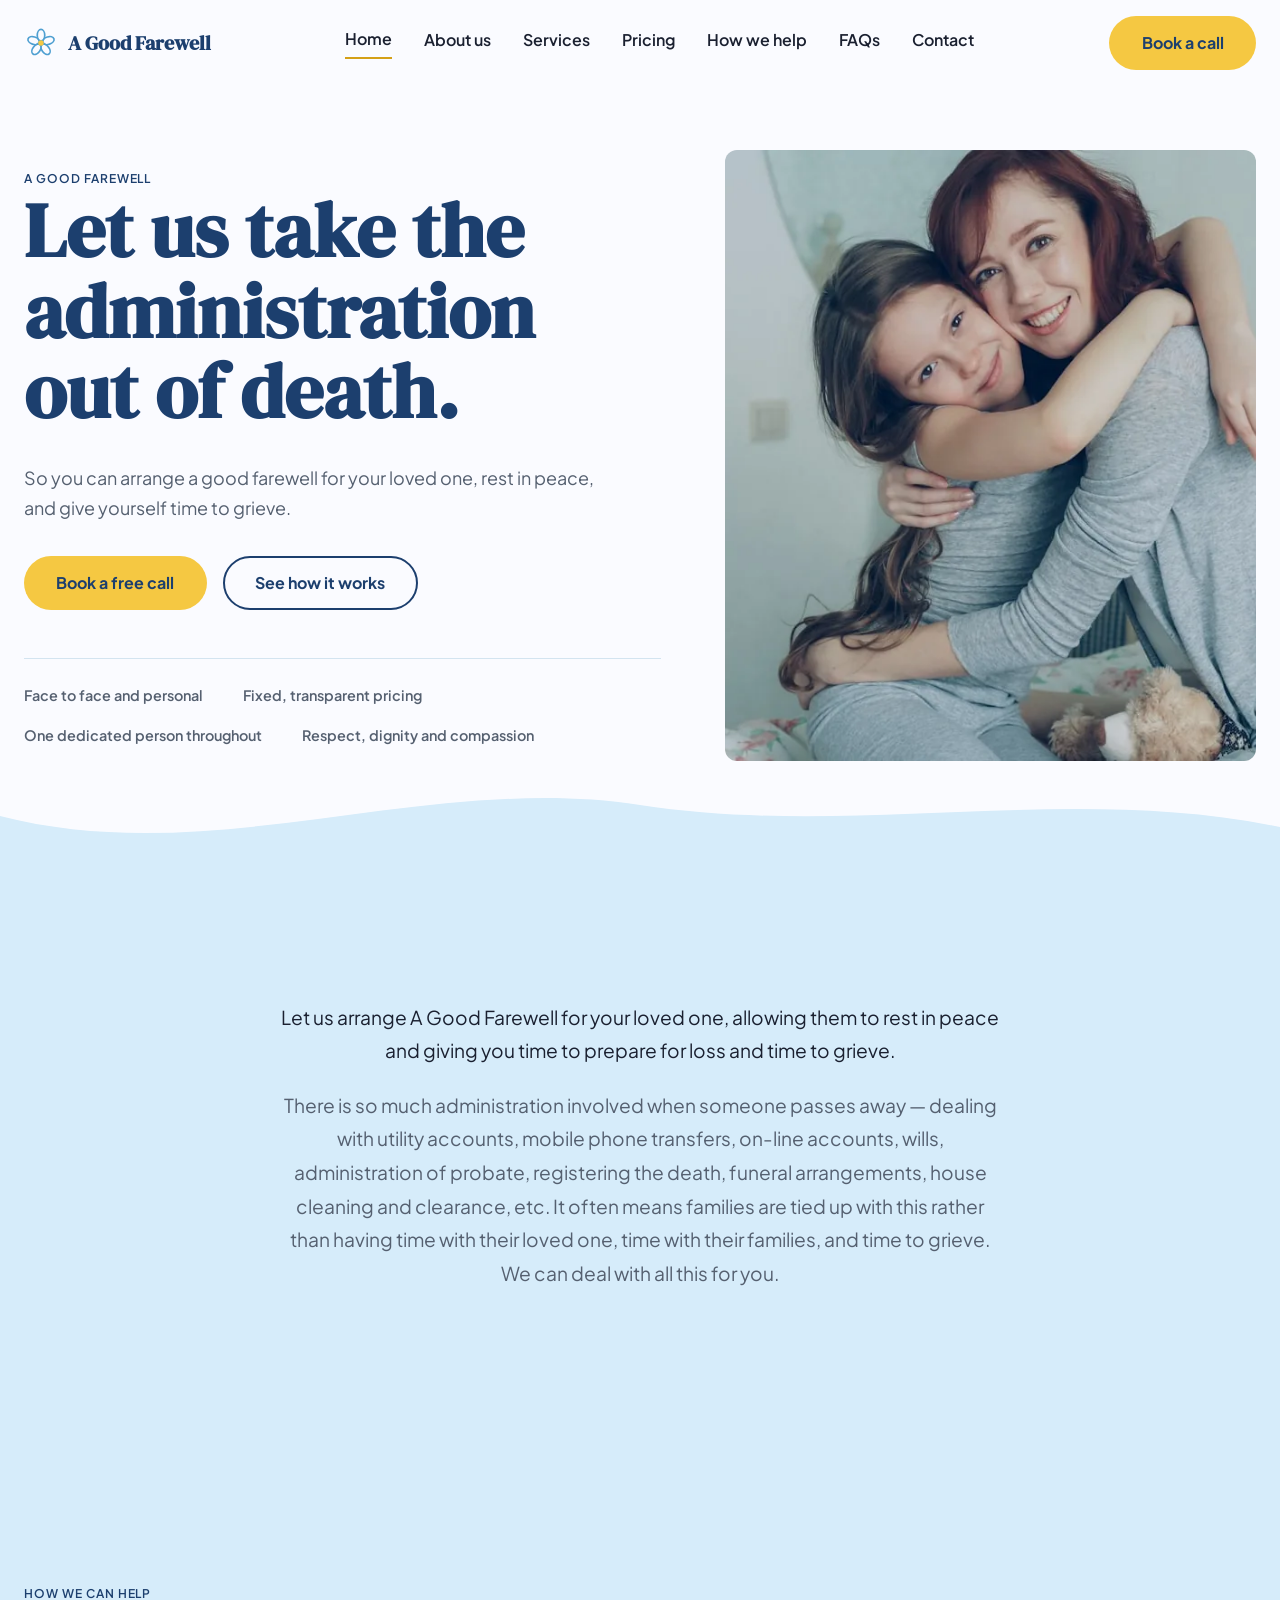
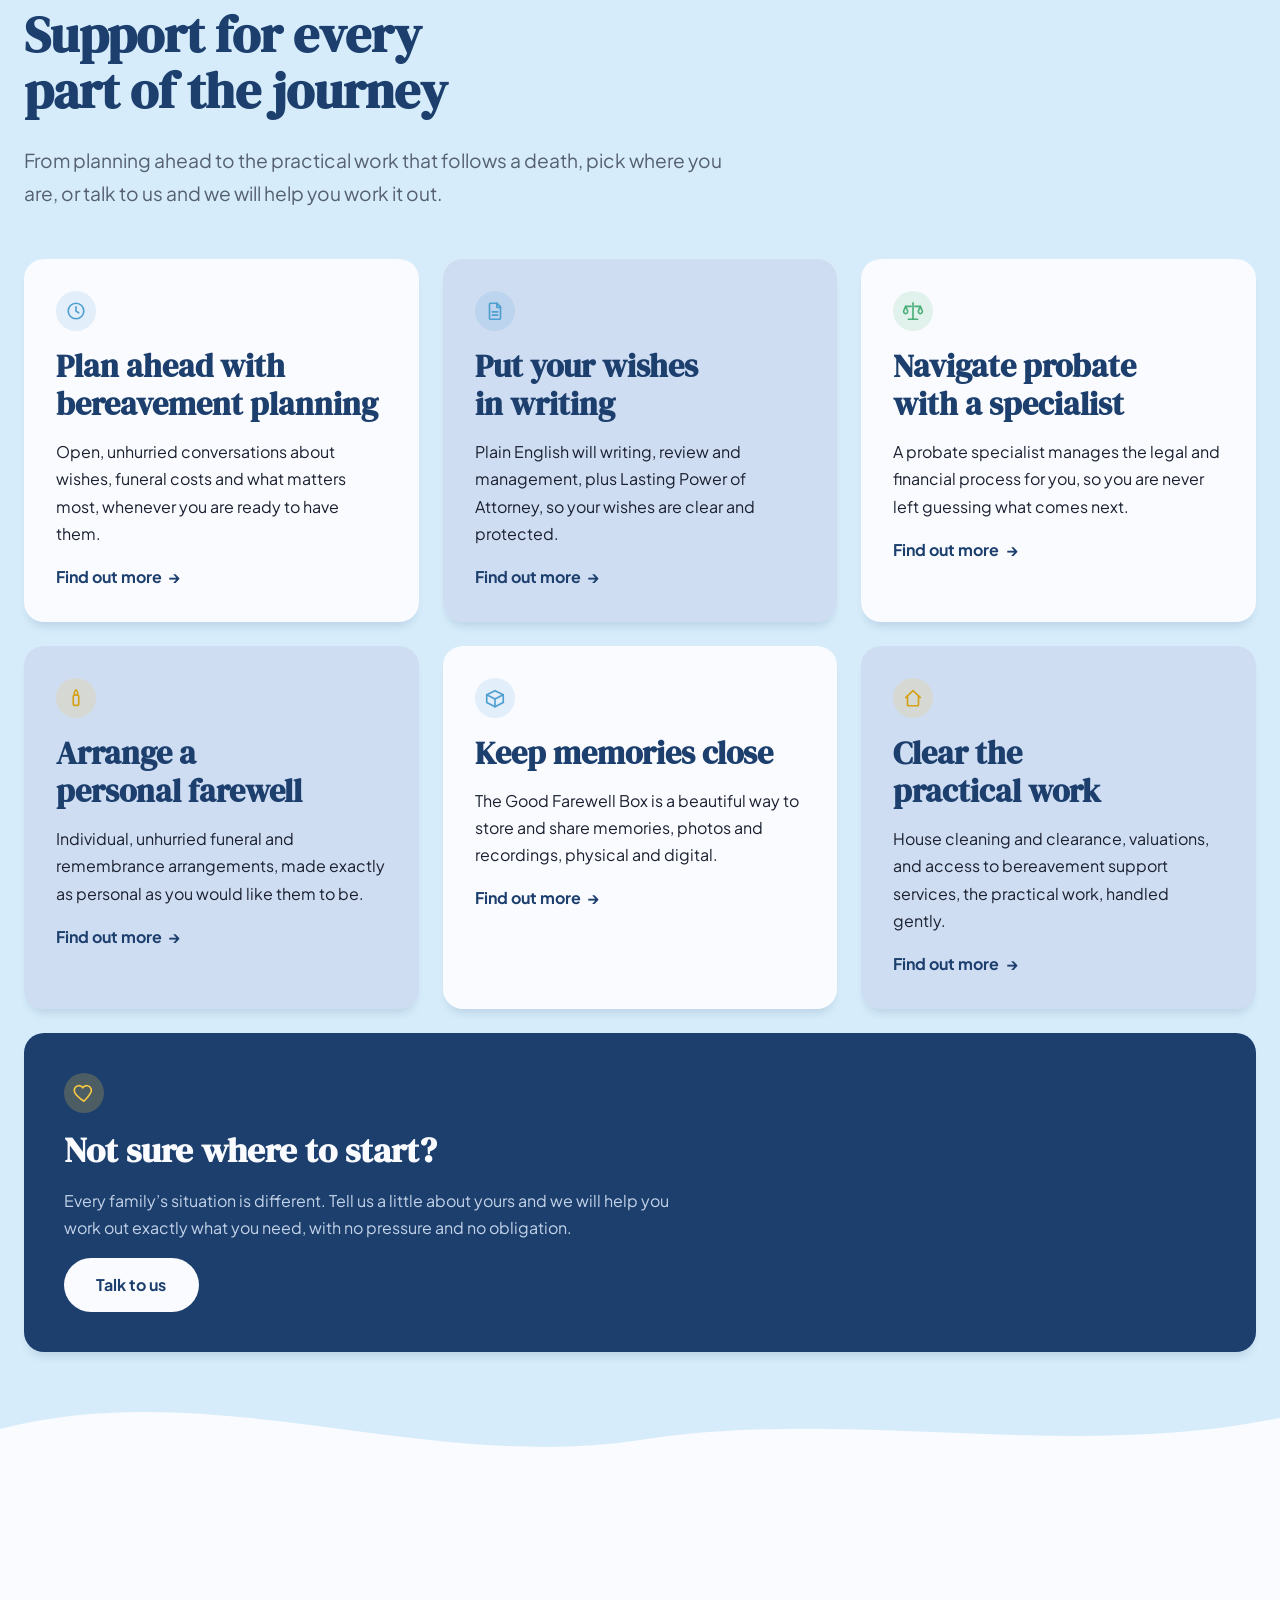
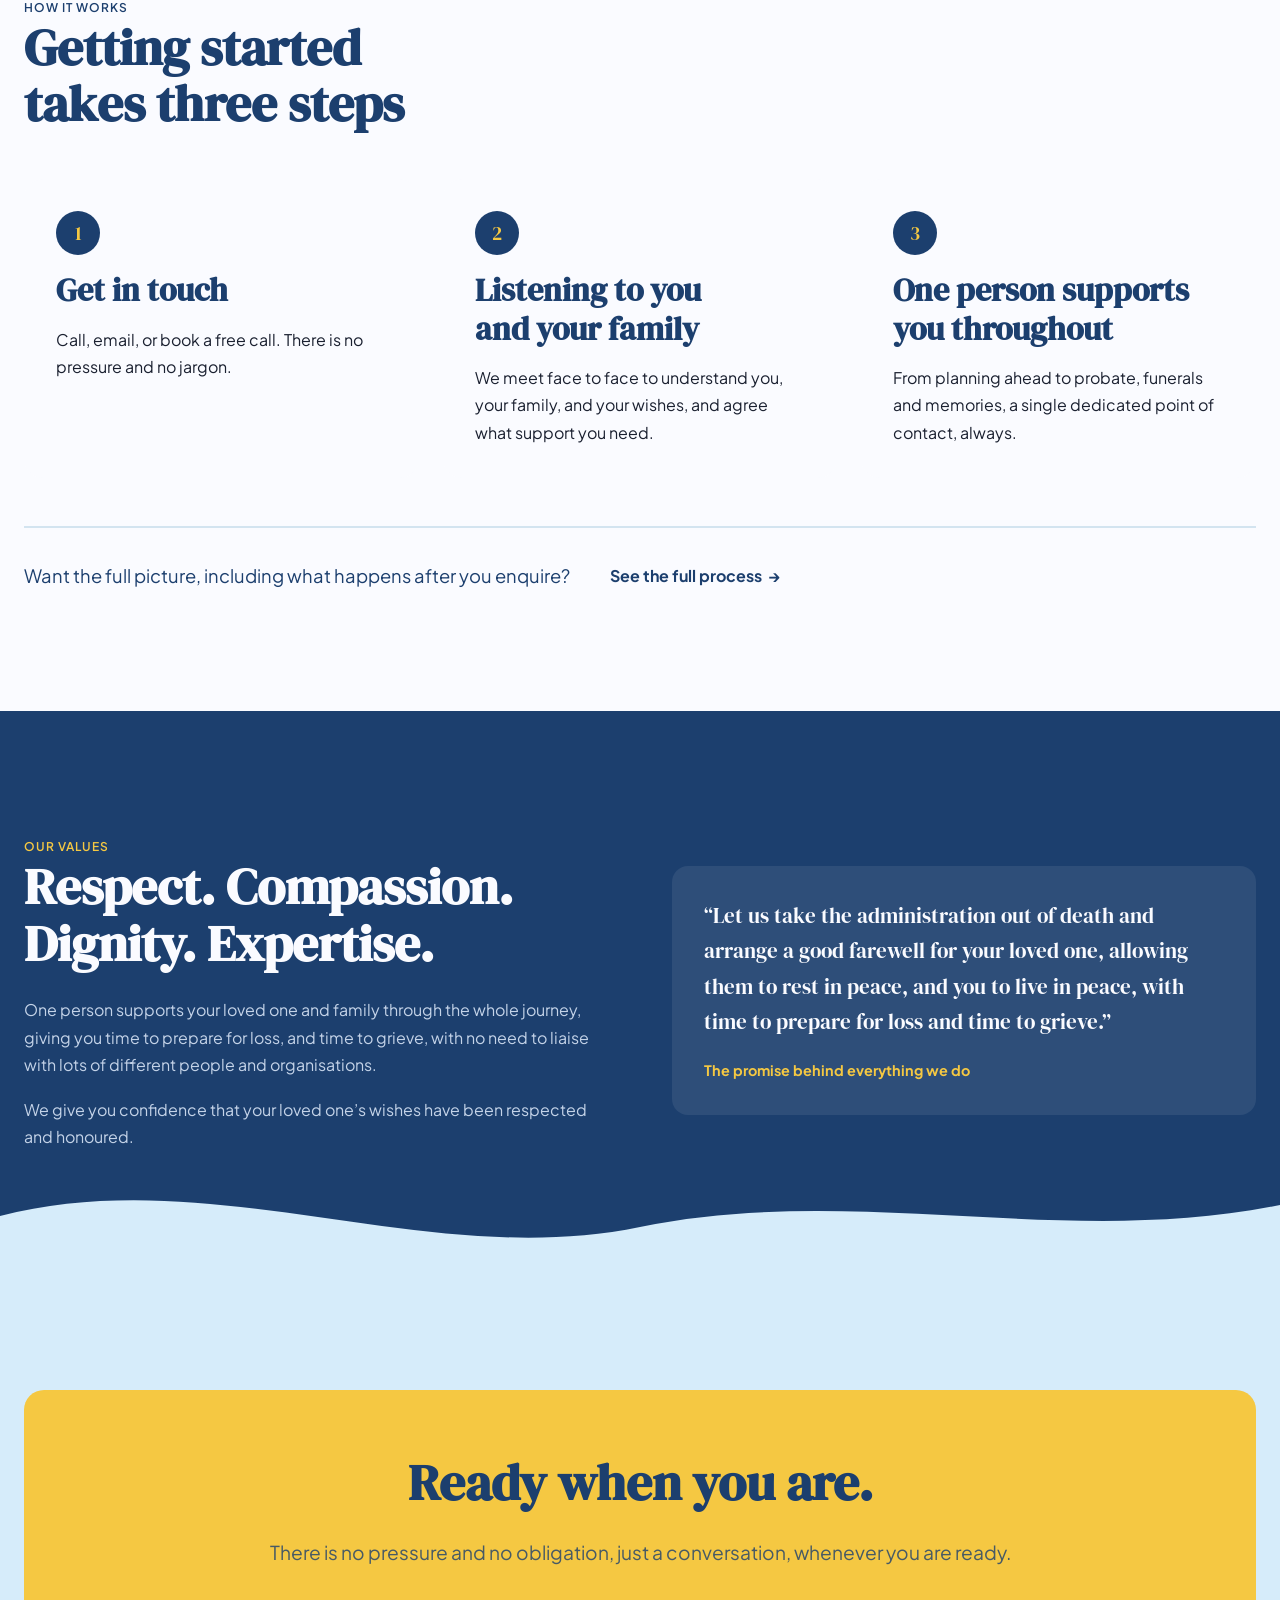
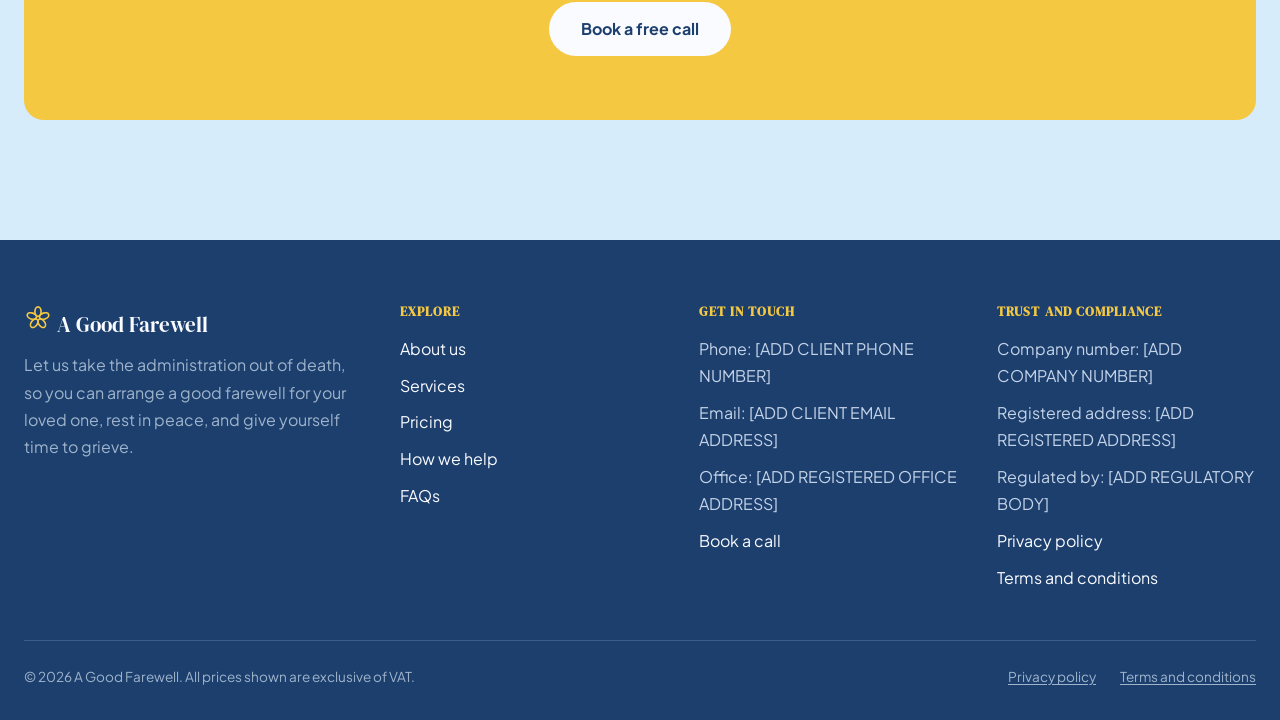
==== commit 5a698432: "Homepage: add admin-burden intro paragraph, change 'in person' to 'face to face' Client-requested co" ====
--- a/index.html
+++ b/index.html
@@ -95,7 +95,7 @@
         </div>
         <div class="trust-bar">
           <ul class="trust-list">
-            <li>In person and personal</li>
+            <li>Face to face and personal</li>
             <li>Fixed, transparent pricing</li>
             <li>One dedicated person throughout</li>
             <li>Respect, dignity and compassion</li>
@@ -108,6 +108,16 @@
     </div>
     <div class="wave" aria-hidden="true">
       <svg viewBox="0 0 1440 100" preserveAspectRatio="none"><path d="M0,40 C240,90 480,0 720,30 C960,60 1200,10 1440,50 L1440,100 L0,100 Z" fill="#D6ECFA"/></svg>
+    </div>
+  </section>
+
+  <!-- Intro -->
+  <section class="section bg-sky">
+    <div class="container">
+      <div class="section-head center">
+        <p class="body-lg">Let us arrange A Good Farewell for your loved one, allowing them to rest in peace and giving you time to prepare for loss and time to grieve.</p>
+        <p class="body-lg text-muted">There is so much administration involved when someone passes away — dealing with utility accounts, mobile phone transfers, on-line accounts, wills, administration of probate, registering the death, funeral arrangements, house cleaning and clearance, etc. It often means families are tied up with this rather than having time with their loved one, time with their families, and time to grieve. We can deal with all this for you.</p>
+      </div>
     </div>
   </section>
 
@@ -201,7 +211,7 @@
         <li class="step">
           <span class="step-number" aria-hidden="true"></span>
           <h3>Listening to you and your family</h3>
-          <p>We meet in person to understand you, your family, and your wishes, and agree what support you need.</p>
+          <p>We meet face to face to understand you, your family, and your wishes, and agree what support you need.</p>
         </li>
         <li class="step">
           <span class="step-number" aria-hidden="true"></span>
--- a/css/styles.css
+++ b/css/styles.css
@@ -267,7 +267,7 @@
 body.nav-open { overflow: hidden; }
 
 /* ---- Hero ---------------------------------------------------------------- */
-.hero { padding-block: var(--space-8) var(--space-15); overflow: hidden; }
+.hero { position: relative; padding-block: var(--space-8) var(--space-15); overflow: hidden; }
 .hero-grid { display: grid; grid-template-columns: 1fr; gap: var(--space-6); align-items: center; }
 @media (min-width: 960px) { .hero-grid { grid-template-columns: 1.2fr 1fr; gap: var(--space-8); } }
 .hero h1 { margin-bottom: 0.4em; }
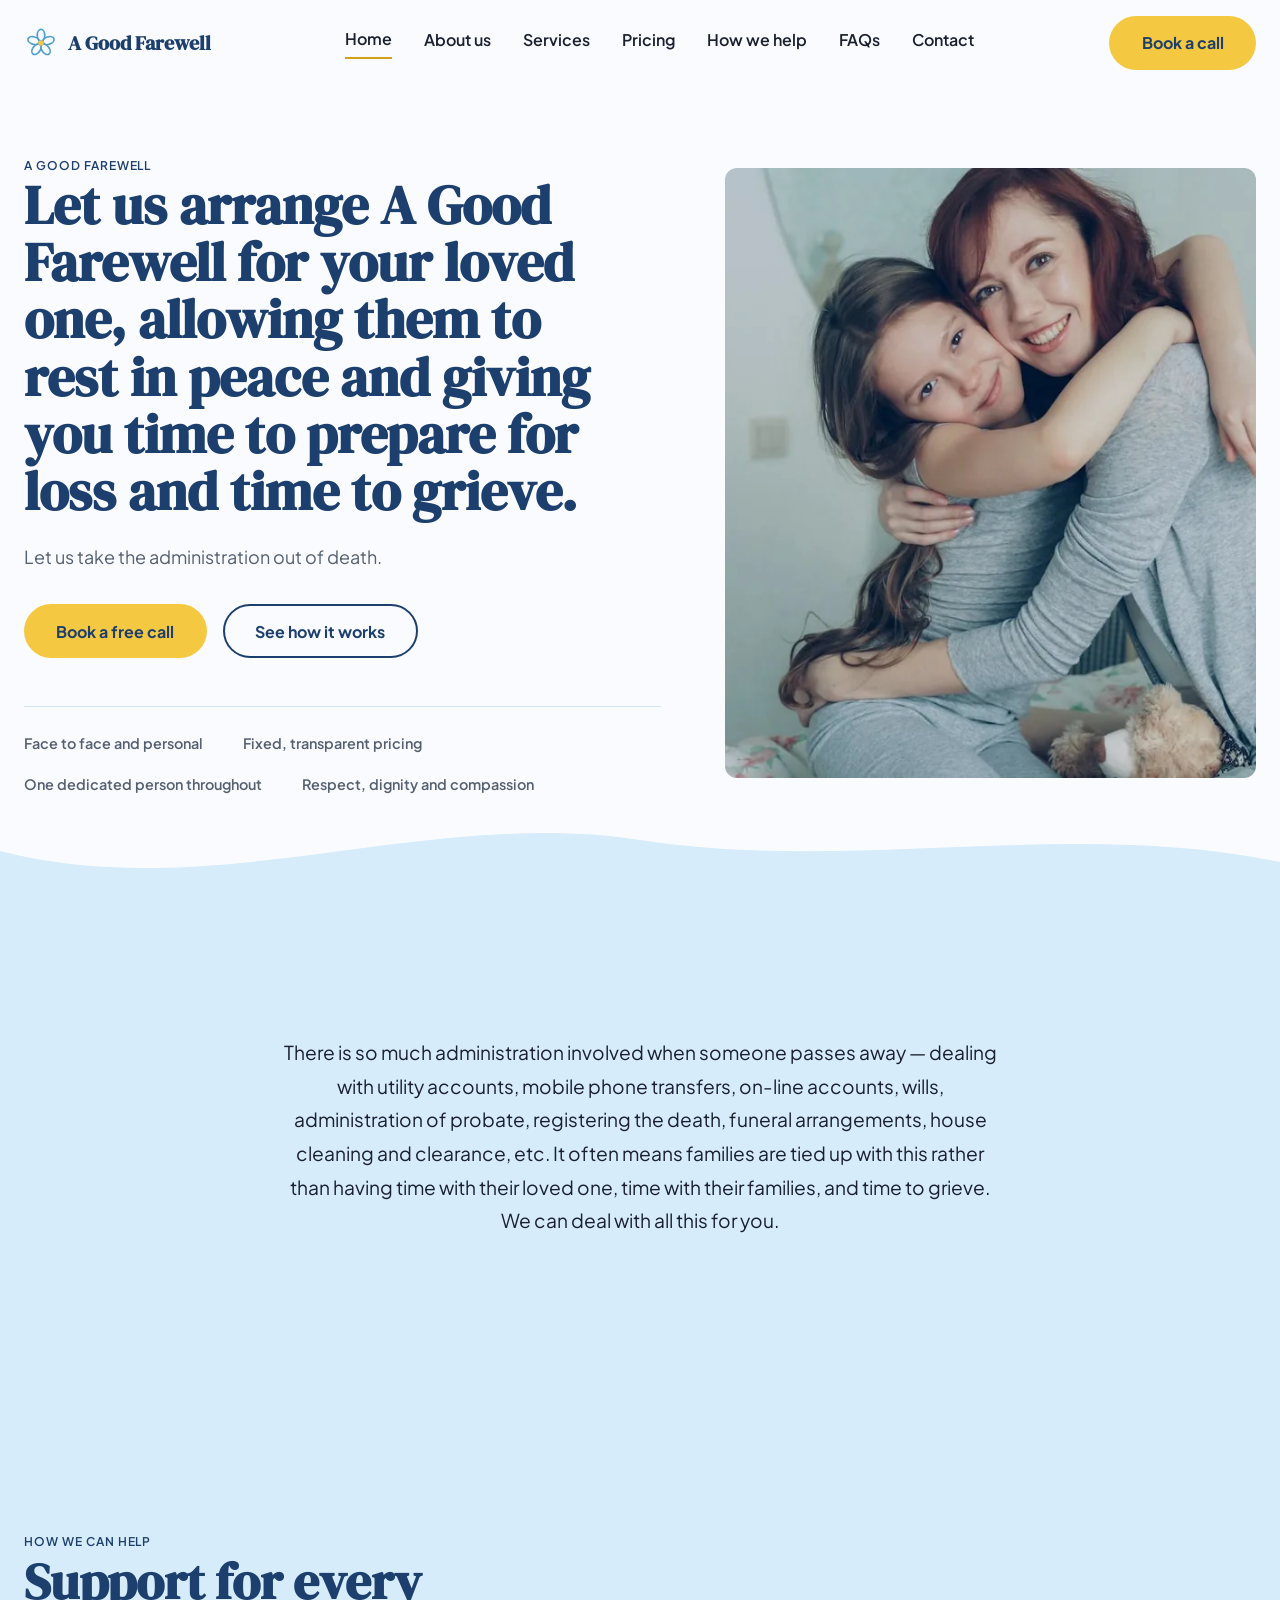
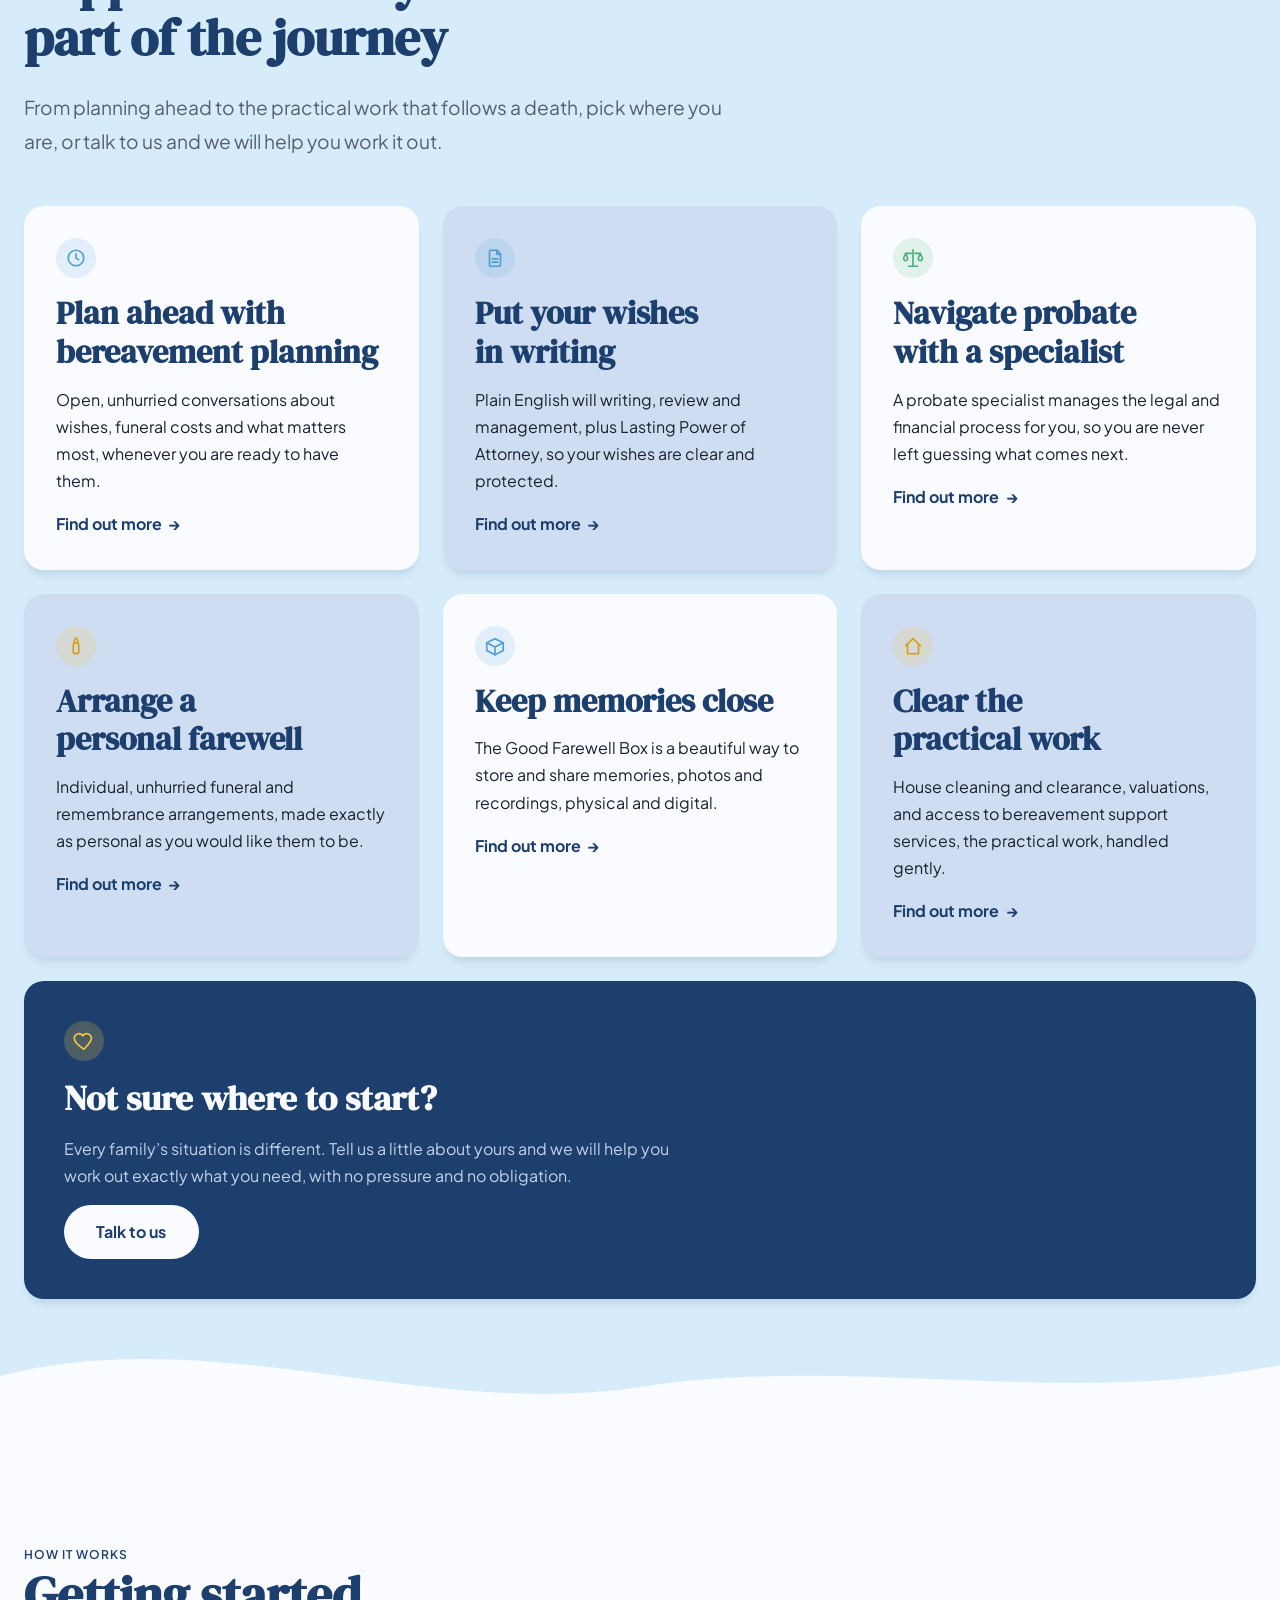
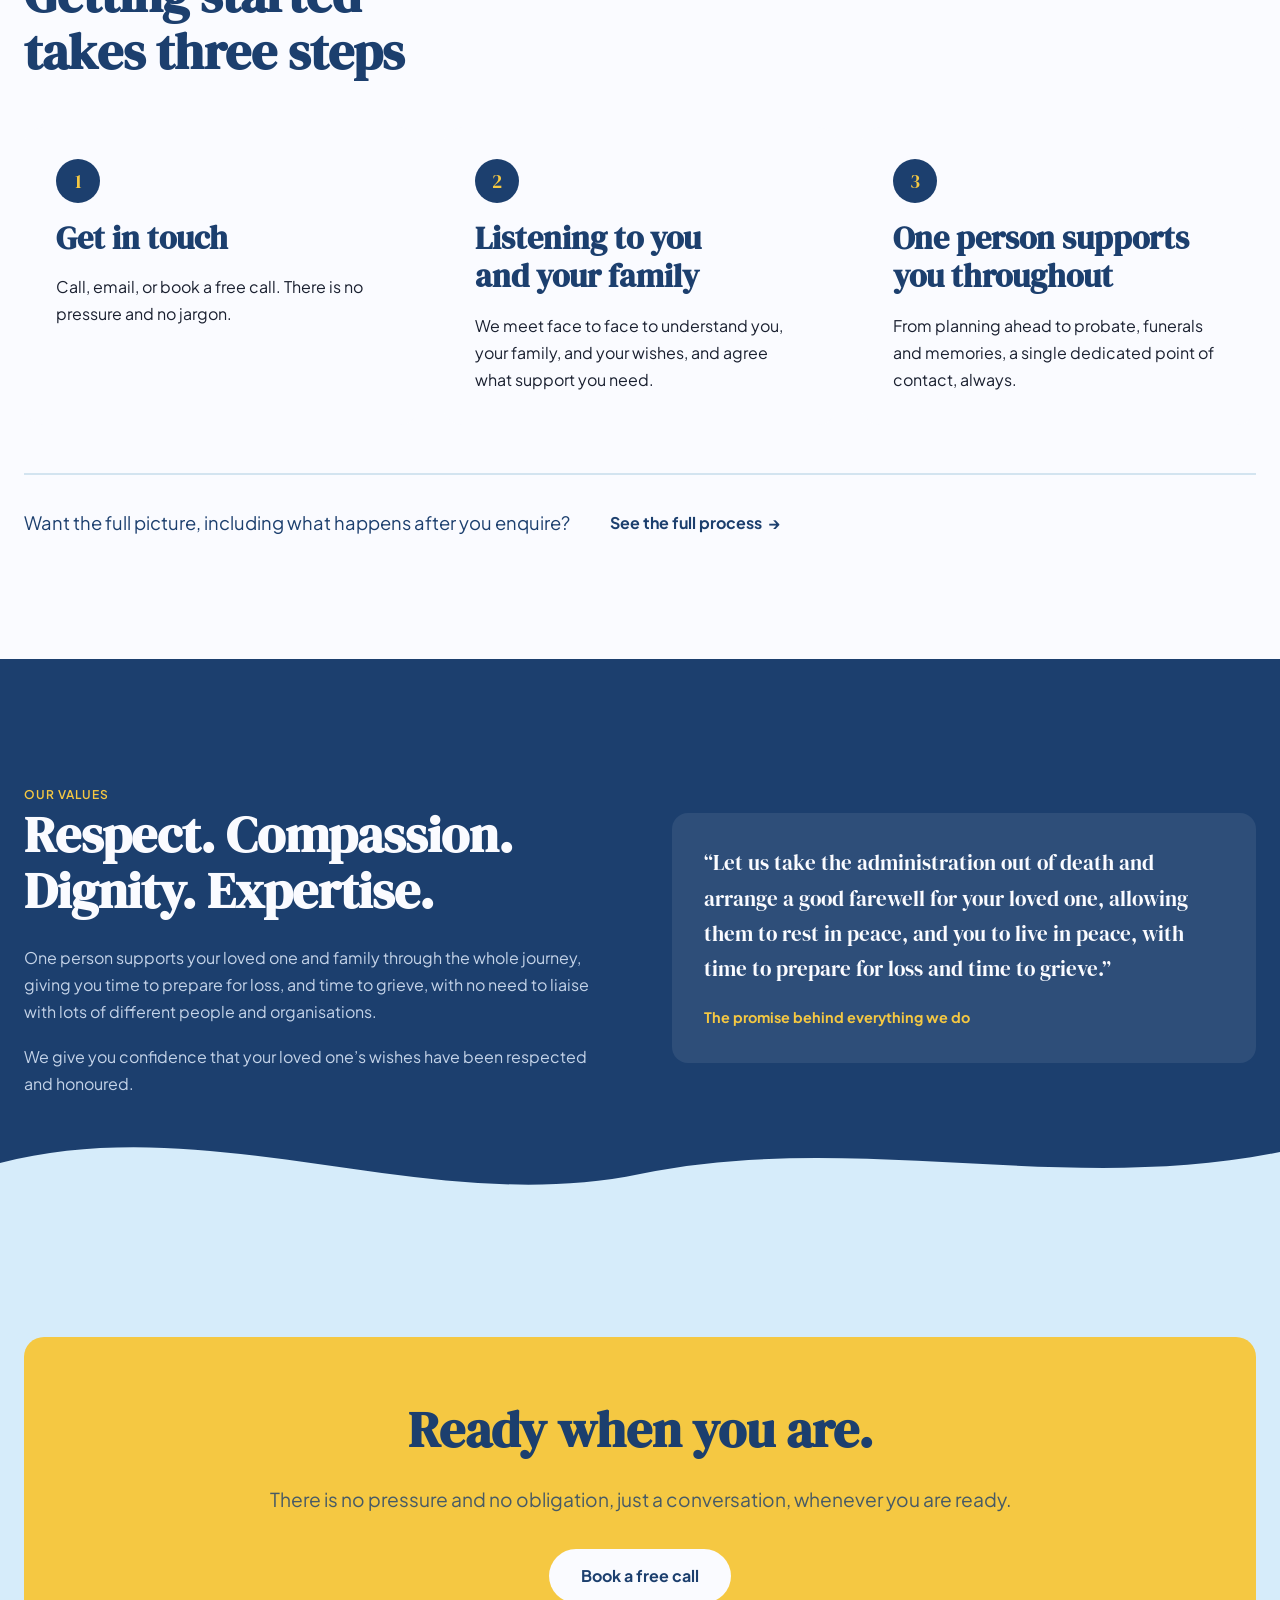
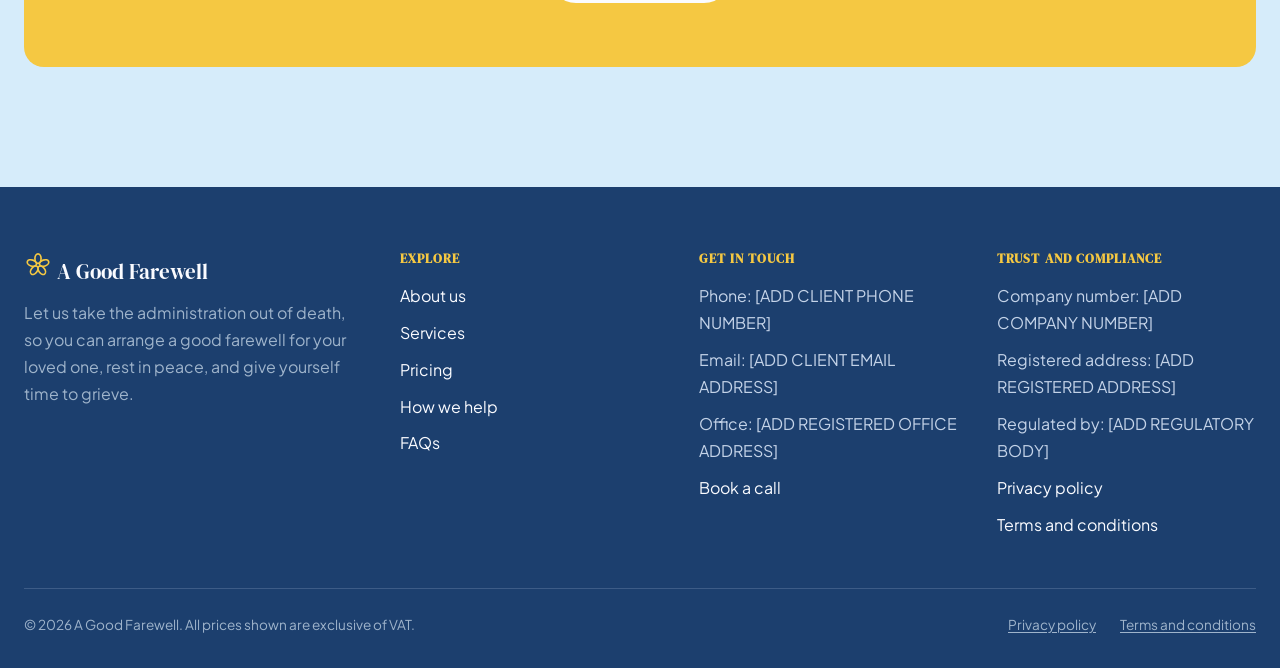
==== commit 8632b513: "Point canonical/og:url and og:image at the live GitHub Pages URL The site's meta tags referenced www" ====
--- a/index.html
+++ b/index.html
@@ -5,12 +5,12 @@
 <meta name="viewport" content="width=device-width, initial-scale=1.0">
 <title>A Good Farewell | End-of-Life Planning and Bereavement Support</title>
 <meta name="description" content="A Good Farewell helps families plan ahead and cope after a death — wills, probate, funerals and memory keeping, guided by one dedicated person from start to finish.">
-<link rel="canonical" href="https://www.agoodfarewell.co.uk/index.html">
+<link rel="canonical" href="https://operationsdoubled-cell.github.io/a-good-farewell/index.html">
 <meta property="og:type" content="website">
 <meta property="og:title" content="A Good Farewell | End-of-Life Planning and Bereavement Support">
 <meta property="og:description" content="Let us take the administration out of death, so you can arrange a good farewell for your loved one, rest in peace, and give yourself time to grieve.">
-<meta property="og:image" content="images/hero.jpg">
-<meta property="og:url" content="https://www.agoodfarewell.co.uk/index.html">
+<meta property="og:image" content="https://operationsdoubled-cell.github.io/a-good-farewell/images/hero.jpg">
+<meta property="og:url" content="https://operationsdoubled-cell.github.io/a-good-farewell/index.html">
 <meta name="twitter:card" content="summary_large_image">
 <link rel="icon" href="favicon.svg" type="image/svg+xml">
 <link rel="stylesheet" href="css/styles.css">
@@ -87,8 +87,8 @@
     <div class="container hero-grid">
       <div>
         <span class="label">A Good Farewell</span>
-        <h1>Let us take the administration out of death.</h1>
-        <p class="support-line">So you can arrange a good farewell for your loved one, rest in peace, and give yourself time to grieve.</p>
+        <h1 class="h1-page">Let us arrange A Good Farewell for your loved one, allowing them to rest in peace and giving you time to prepare for loss and time to grieve.</h1>
+        <p class="support-line">Let us take the administration out of death.</p>
         <div class="btn-row">
           <a class="btn btn-primary" href="contact.html">Book a free call</a>
           <a class="btn btn-ghost" href="#how-it-works">See how it works</a>
@@ -115,8 +115,7 @@
   <section class="section bg-sky">
     <div class="container">
       <div class="section-head center">
-        <p class="body-lg">Let us arrange A Good Farewell for your loved one, allowing them to rest in peace and giving you time to prepare for loss and time to grieve.</p>
-        <p class="body-lg text-muted">There is so much administration involved when someone passes away — dealing with utility accounts, mobile phone transfers, on-line accounts, wills, administration of probate, registering the death, funeral arrangements, house cleaning and clearance, etc. It often means families are tied up with this rather than having time with their loved one, time with their families, and time to grieve. We can deal with all this for you.</p>
+        <p class="body-lg">There is so much administration involved when someone passes away — dealing with utility accounts, mobile phone transfers, on-line accounts, wills, administration of probate, registering the death, funeral arrangements, house cleaning and clearance, etc. It often means families are tied up with this rather than having time with their loved one, time with their families, and time to grieve. We can deal with all this for you.</p>
       </div>
     </div>
   </section>
